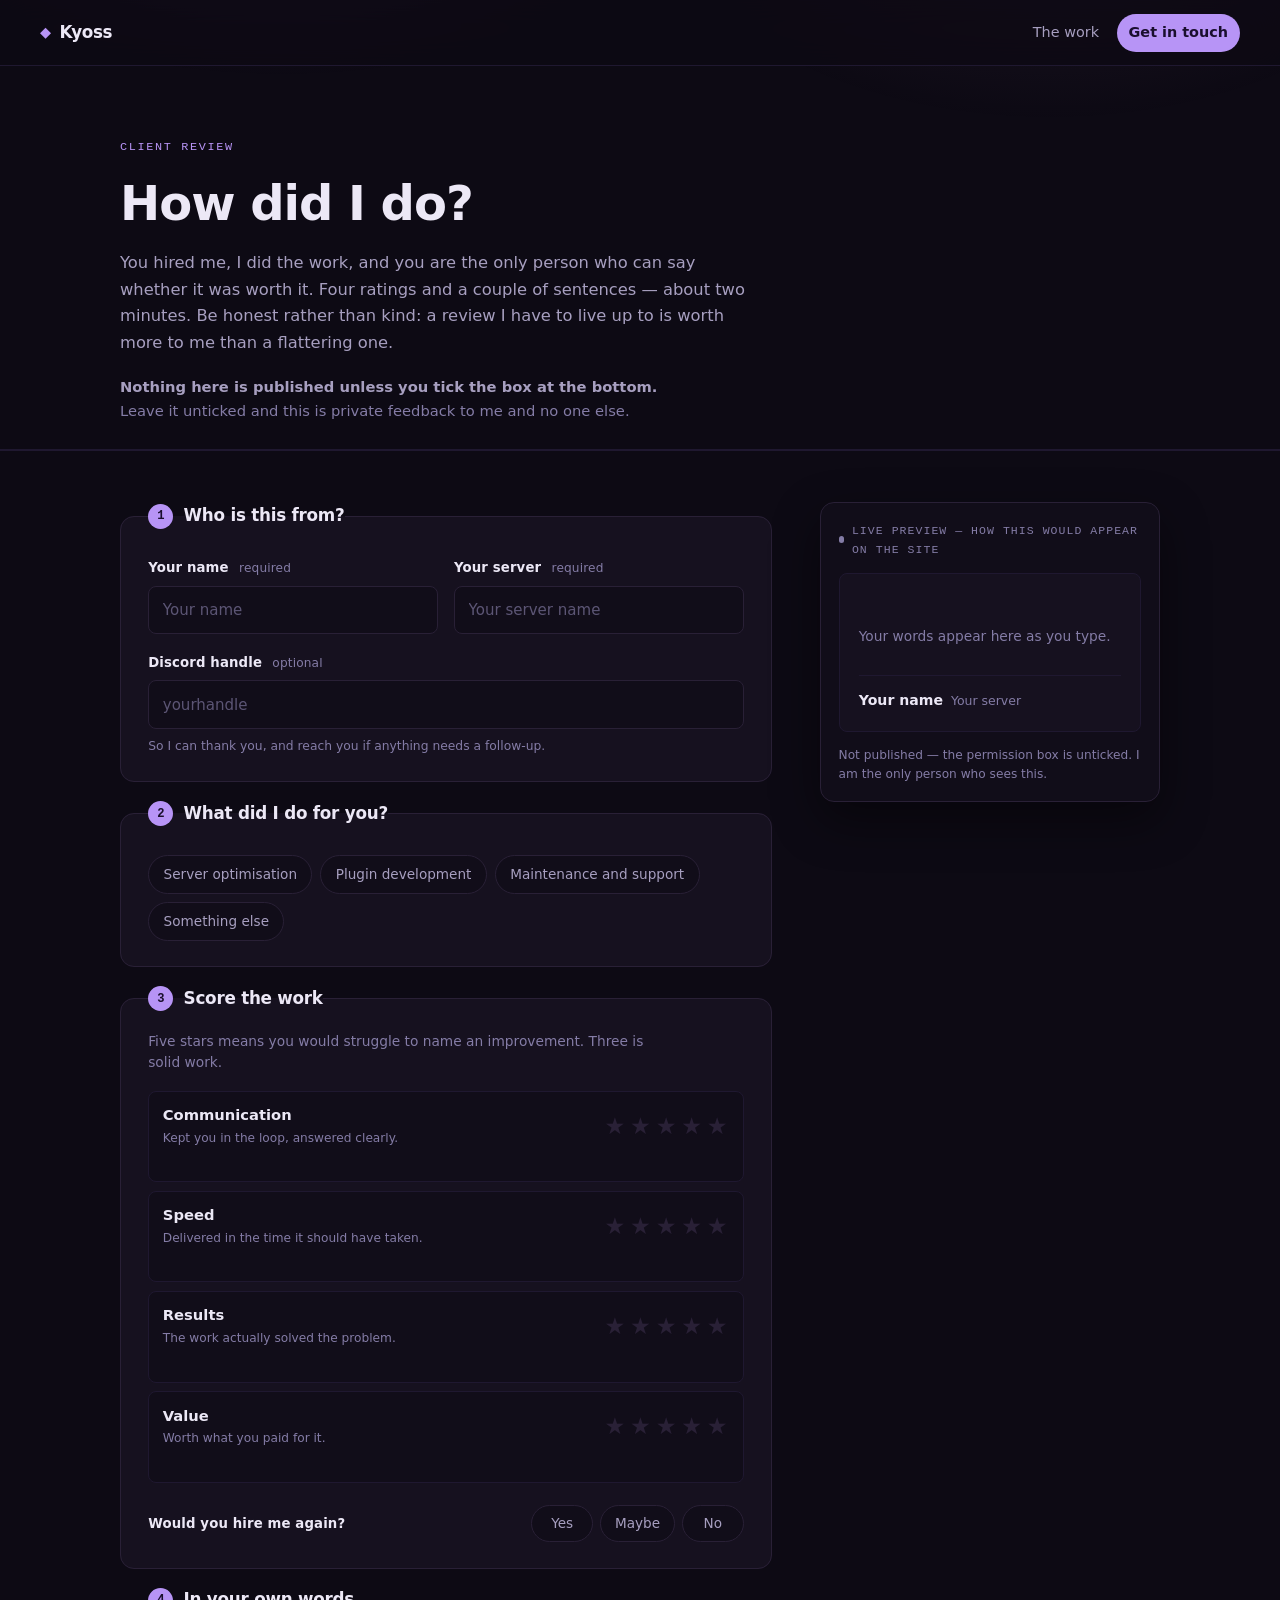
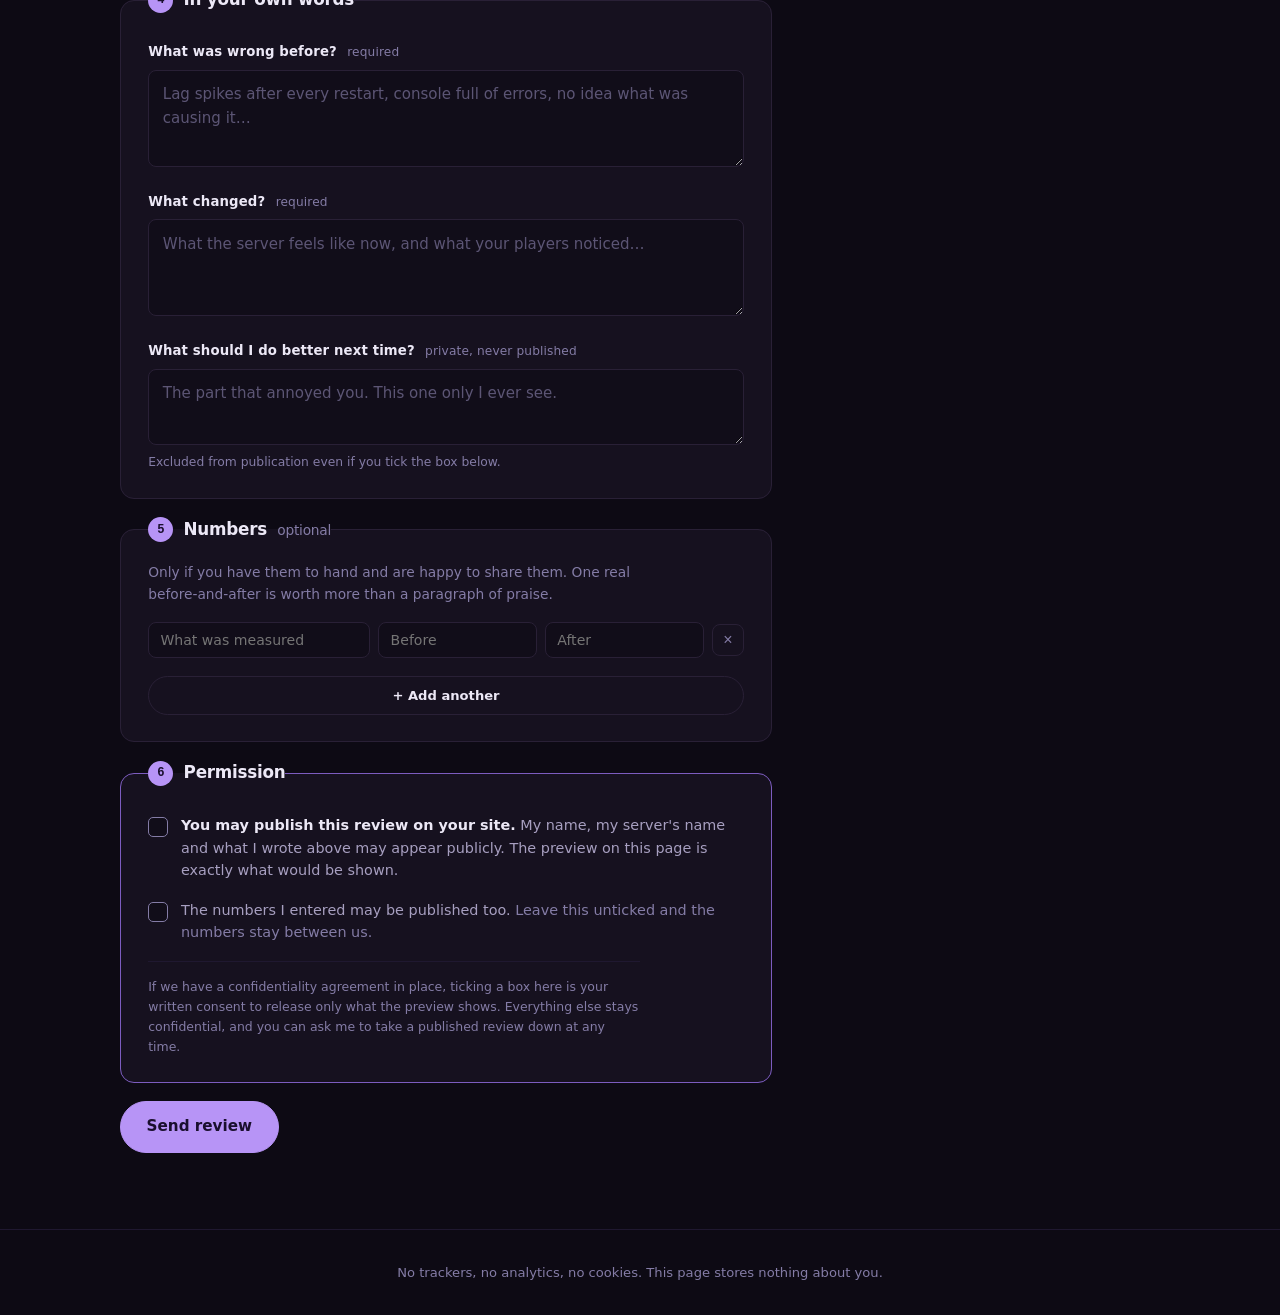
==== review.html @ 8033f70f "Client review page: one reusable link, Discord webhook, consent-gated A finished client needs somewh" ====
<!DOCTYPE html>
<html lang="en" data-theme="dark">
<head>
<meta charset="utf-8">
<meta name="viewport" content="width=device-width, initial-scale=1">
<title>Leave a review — Kyoss</title>
<meta name="description" content="Tell me how the work went. Two minutes, four ratings, nothing published without your say-so.">
<meta name="robots" content="noindex">
<link rel="icon" href="assets/img/favicon.svg" type="image/svg+xml">
<link rel="stylesheet" href="assets/css/style.css">
<link rel="stylesheet" href="assets/css/review.css">
</head>
<body>

<a class="skip" href="#form">Skip to the form</a>

<header class="nav">
  <a class="brand" href="index.html">
    <span class="brand-mark" aria-hidden="true">◆</span>
    <span class="brand-name" data-site="handle">Kyoss</span>
  </a>
  <nav>
    <a href="index.html">The work</a>
    <a href="index.html#contact" class="nav-cta">Get in touch</a>
  </nav>
</header>

<main id="top">

  <section class="rv-hero">
    <p class="eyebrow" id="rv-eyebrow">Client review</p>
    <h1 id="rv-title">How did I do?</h1>
    <p class="rv-lede">
      You hired me, I did the work, and you are the only person who can say whether it was
      worth it. Four ratings and a couple of sentences — about two minutes. Be honest rather
      than kind: a review I have to live up to is worth more to me than a flattering one.
    </p>
    <p class="rv-lede rv-lede-quiet">
      <strong>Nothing here is published unless you tick the box at the bottom.</strong>
      Leave it unticked and this is private feedback to me and no one else.
    </p>
  </section>

  <div class="rv-progress" aria-hidden="true"><span id="rv-bar"></span></div>

  <div class="rv-wrap" id="form">

    <form class="rv-form" id="rv-form" novalidate>

      <!-- 1. who -->
      <fieldset class="rv-block">
        <legend><span class="rv-step">1</span> Who is this from?</legend>

        <div class="rv-row">
          <label class="rv-field">
            <span class="rv-label">Your name <em>required</em></span>
            <input type="text" id="f-name" name="name" autocomplete="name" maxlength="80"
                   placeholder="Your name" required>
          </label>
          <label class="rv-field">
            <span class="rv-label">Your server <em>required</em></span>
            <input type="text" id="f-server" name="server" maxlength="80"
                   placeholder="Your server name" required>
          </label>
        </div>

        <label class="rv-field">
          <span class="rv-label">Discord handle <em>optional</em></span>
          <input type="text" id="f-discord" name="discord" maxlength="60" placeholder="yourhandle">
          <span class="rv-hint">So I can thank you, and reach you if anything needs a follow-up.</span>
        </label>
      </fieldset>

      <!-- 2. what -->
      <fieldset class="rv-block">
        <legend><span class="rv-step">2</span> What did I do for you?</legend>
        <div class="rv-chips" id="f-services" role="group" aria-label="Type of work">
          <label class="rv-chip"><input type="checkbox" name="service" value="Server optimisation"><span>Server optimisation</span></label>
          <label class="rv-chip"><input type="checkbox" name="service" value="Plugin development"><span>Plugin development</span></label>
          <label class="rv-chip"><input type="checkbox" name="service" value="Maintenance and support"><span>Maintenance and support</span></label>
          <label class="rv-chip"><input type="checkbox" name="service" value="Something else"><span>Something else</span></label>
        </div>
      </fieldset>

      <!-- 3. ratings -->
      <fieldset class="rv-block">
        <legend><span class="rv-step">3</span> Score the work</legend>
        <p class="rv-block-note">Five stars means you would struggle to name an improvement. Three is solid work.</p>
        <div id="f-ratings" class="rv-ratings"></div>

        <div class="rv-again">
          <span class="rv-label">Would you hire me again?</span>
          <div class="rv-seg" role="radiogroup" aria-label="Would you hire me again">
            <label><input type="radio" name="again" value="Yes"><span>Yes</span></label>
            <label><input type="radio" name="again" value="Maybe"><span>Maybe</span></label>
            <label><input type="radio" name="again" value="No"><span>No</span></label>
          </div>
        </div>
      </fieldset>

      <!-- 4. words -->
      <fieldset class="rv-block">
        <legend><span class="rv-step">4</span> In your own words</legend>

        <label class="rv-field">
          <span class="rv-label">What was wrong before? <em>required</em></span>
          <textarea id="f-before" name="before" rows="3" maxlength="600"
                    placeholder="Lag spikes after every restart, console full of errors, no idea what was causing it…" required></textarea>
          <span class="rv-count" data-count-for="f-before"></span>
        </label>

        <label class="rv-field">
          <span class="rv-label">What changed? <em>required</em></span>
          <textarea id="f-after" name="after" rows="3" maxlength="600"
                    placeholder="What the server feels like now, and what your players noticed…" required></textarea>
          <span class="rv-count" data-count-for="f-after"></span>
        </label>

        <label class="rv-field">
          <span class="rv-label">What should I do better next time? <em>private, never published</em></span>
          <textarea id="f-improve" name="improve" rows="2" maxlength="600"
                    placeholder="The part that annoyed you. This one only I ever see."></textarea>
          <span class="rv-hint">Excluded from publication even if you tick the box below.</span>
        </label>
      </fieldset>

      <!-- 5. numbers -->
      <fieldset class="rv-block">
        <legend><span class="rv-step">5</span> Numbers <em class="rv-opt">optional</em></legend>
        <p class="rv-block-note">
          Only if you have them to hand and are happy to share them. One real
          before-and-after is worth more than a paragraph of praise.
        </p>
        <div id="f-metrics" class="rv-metrics"></div>
        <button type="button" class="btn rv-add" id="rv-add-metric">+ Add another</button>
      </fieldset>

      <!-- 6. permission -->
      <fieldset class="rv-block rv-block-permission">
        <legend><span class="rv-step">6</span> Permission</legend>

        <label class="rv-check">
          <input type="checkbox" id="f-publish" name="publish">
          <span>
            <b>You may publish this review on your site.</b>
            My name, my server's name and what I wrote above may appear publicly. The preview
            on this page is exactly what would be shown.
          </span>
        </label>

        <label class="rv-check" id="f-publish-numbers-wrap" hidden>
          <input type="checkbox" id="f-publish-numbers" name="publishNumbers">
          <span>
            The numbers I entered may be published too.
            <em>Leave this unticked and the numbers stay between us.</em>
          </span>
        </label>

        <p class="rv-legal">
          If we have a confidentiality agreement in place, ticking a box here is your written
          consent to release only what the preview shows. Everything else stays confidential,
          and you can ask me to take a published review down at any time.
        </p>
      </fieldset>

      <div class="rv-submit">
        <button type="submit" class="btn btn-primary" id="rv-send">Send review</button>
        <p class="rv-status" id="rv-status" role="status"></p>
      </div>

    </form>

    <!-- live preview -->
    <aside class="rv-preview" aria-label="Preview of your review">
      <div class="rv-preview-inner">
        <p class="rv-preview-head">
          <span class="rv-dot" aria-hidden="true"></span>
          Live preview — how this would appear on the site
        </p>

        <article class="rv-card" id="rv-card">
          <div class="rv-card-stars" id="pv-stars" aria-hidden="true"></div>
          <blockquote class="rv-card-quote" id="pv-quote">Your words appear here as you type.</blockquote>
          <ul class="rv-card-metrics" id="pv-metrics"></ul>
          <footer class="rv-card-by">
            <b id="pv-name">Your name</b>
            <span id="pv-server">Your server</span>
          </footer>
        </article>

        <p class="rv-preview-foot" id="pv-foot">
          Not published — the permission box is unticked.
        </p>
      </div>
    </aside>

  </div>

  <section class="rv-done" id="rv-done" hidden>
    <div class="rv-done-mark" aria-hidden="true">◆</div>
    <h2 id="rv-done-title">Thank you.</h2>
    <p id="rv-done-body"></p>
    <a class="btn" href="index.html">Back to the portfolio</a>
  </section>

</main>

<footer class="foot">
  <p>No trackers, no analytics, no cookies. This page stores nothing about you.</p>
</footer>

<script src="assets/js/data.js"></script>
<script src="assets/js/review.js"></script>
</body>
</html>
---- assets/css/style.css ----
/* ============================================================
   Kyoss — plugin portfolio
   Design tokens first. Everything below reads from them.
   ============================================================ */

:root {
  --ink:        #ece8f6;
  --ink-soft:   #a79fc0;
  --ink-faint:  #847ca6;

  --bg:         #0d0a14;
  --bg-raise:   #16111f;
  --bg-alt:     #110d19;
  --line:       #292036;
  --line-soft:  #1f1830;

  --accent:     #b794f6;
  --accent-dim: #7c5cbf;
  --accent-ink: #1a0f2e;
  --gold:       #e0a3d5;

  --radius:     14px;
  --radius-sm:  8px;
  --maxw:       1120px;

  --font: "Inter", ui-sans-serif, system-ui, -apple-system, "Segoe UI", Roboto, sans-serif;
  --mono: ui-monospace, "SF Mono", "Cascadia Mono", Menlo, Consolas, monospace;

  --shadow: 0 18px 48px rgba(0, 0, 0, .45);
}

* { box-sizing: border-box; }

html { scroll-behavior: smooth; }
@media (prefers-reduced-motion: reduce) {
  html { scroll-behavior: auto; }
  * { animation: none !important; transition: none !important; }
}

body {
  margin: 0;
  background: var(--bg);
  color: var(--ink);
  font-family: var(--font);
  font-size: 16px;
  line-height: 1.65;
  -webkit-font-smoothing: antialiased;
}

/* a soft aurora behind the top of the page */
body::before {
  content: "";
  position: fixed;
  inset: -20vh 0 auto 0;
  height: 70vh;
  background:
    radial-gradient(52vw 42vh at 22% 0%, rgba(183, 148, 246, .16), transparent 68%),
    radial-gradient(46vw 40vh at 82% 8%, rgba(224, 163, 213, .09), transparent 70%);
  pointer-events: none;
  z-index: 0;
}

h1, h2, h3 { line-height: 1.18; letter-spacing: -.021em; margin: 0; }
p { margin: 0; }
a { color: inherit; }

.skip {
  position: absolute; left: -9999px;
  background: var(--accent); color: var(--accent-ink);
  padding: .6rem 1rem; border-radius: 0 0 var(--radius-sm) 0; z-index: 99;
}
.skip:focus { left: 0; top: 0; }

:focus-visible {
  outline: 2px solid var(--accent);
  outline-offset: 3px;
  border-radius: 4px;
}

/* ---------- nav ---------- */

.nav {
  position: sticky; top: 0; z-index: 40;
  display: flex; align-items: center; justify-content: space-between;
  gap: 1rem;
  padding: .85rem clamp(1rem, 4vw, 2.5rem);
  background: rgba(13, 10, 20, .78);
  backdrop-filter: blur(14px);
  border-bottom: 1px solid var(--line-soft);
}
.brand {
  display: inline-flex; align-items: center; gap: .55rem;
  text-decoration: none; font-weight: 700; letter-spacing: -.02em; font-size: 1.05rem;
}
.brand-mark { color: var(--accent); font-size: .9rem; }
.nav nav { display: flex; align-items: center; gap: .35rem; }
.nav nav a {
  text-decoration: none; color: var(--ink-soft);
  font-size: .9rem; font-weight: 500;
  padding: .45rem .75rem; border-radius: 999px;
  transition: color .16s, background .16s;
}
.nav nav a:hover { color: var(--ink); background: var(--bg-raise); }
.nav-cta {
  color: var(--accent-ink) !important;
  background: var(--accent);
  font-weight: 650 !important;
}
.nav-cta:hover { background: #cbb0fb !important; color: var(--accent-ink) !important; }

/* ---------- layout ---------- */

main { position: relative; z-index: 1; }

.hero, .section {
  max-width: var(--maxw);
  margin: 0 auto;
  padding: clamp(3.5rem, 8vw, 6rem) clamp(1rem, 4vw, 2.5rem);
}

.section-alt {
  max-width: none;
  background: var(--bg-alt);
  border-block: 1px solid var(--line-soft);
}
.section-alt > * { max-width: var(--maxw); margin-inline: auto; }

/* ---------- hero ---------- */

.eyebrow {
  font-family: var(--mono);
  font-size: .74rem;
  letter-spacing: .14em;
  text-transform: uppercase;
  color: var(--accent);
  margin-bottom: 1.1rem;
}
.hero h1 {
  font-size: clamp(2rem, 5vw, 3.2rem);
  font-weight: 700;
  max-width: 22ch;
}
.services-label {
  margin-top: 1.6rem;
  color: var(--ink-soft);
  font-size: 1rem;
}

.services {
  list-style: none;
  margin: .9rem 0 0; padding: 0;
  display: grid; gap: .5rem .5rem;
  grid-template-columns: repeat(auto-fit, minmax(260px, max-content));
  max-width: 640px;
}
.services li {
  position: relative;
  padding-left: 1.5rem;
  font-size: clamp(1rem, 1.5vw, 1.08rem);
  font-weight: 550;
  color: var(--ink);
}
.services li::before {
  content: "◆";
  position: absolute; left: 0; top: 0;
  font-size: .68em; line-height: 1.9;
  color: var(--accent);
}
.hero-actions { display: flex; flex-wrap: wrap; gap: .7rem; margin-top: 2.1rem; }

.btn {
  display: inline-flex; align-items: center; justify-content: center;
  padding: .78rem 1.5rem;
  border: 1px solid var(--line);
  border-radius: 999px;
  background: var(--bg-raise);
  color: var(--ink);
  font: inherit; font-size: .94rem; font-weight: 600;
  text-decoration: none; cursor: pointer;
  transition: border-color .16s, background .16s, transform .16s;
}
.btn:hover { border-color: var(--accent-dim); transform: translateY(-1px); }
.btn-primary {
  background: var(--accent); border-color: var(--accent);
  color: var(--accent-ink);
}
.btn-primary:hover { background: #cbb0fb; border-color: #cbb0fb; }

.stats {
  list-style: none; margin: 3.2rem 0 0; padding: 0;
  display: grid; gap: 1px;
  grid-template-columns: repeat(auto-fit, minmax(150px, 1fr));
  background: var(--line-soft);
  border: 1px solid var(--line-soft);
  border-radius: var(--radius);
  overflow: hidden;
}
.stats li { background: var(--bg-raise); padding: 1.25rem 1.3rem; }
.stats b {
  display: block;
  font-size: 1.75rem; font-weight: 700; letter-spacing: -.03em;
  color: var(--accent);
  font-variant-numeric: tabular-nums;
}
.stats span { font-size: .8rem; color: var(--ink-faint); }

/* ---------- section heads ---------- */

.section-head { margin-bottom: 2.2rem; }
.section-head h2 { font-size: clamp(1.6rem, 3.4vw, 2.2rem); font-weight: 700; }
.section-head p { color: var(--ink-soft); margin-top: .6rem; max-width: 60ch; }

/* ---------- filters ---------- */

.filters { display: flex; flex-wrap: wrap; gap: .5rem; margin-bottom: 1.9rem; }
.filter {
  padding: .48rem 1rem;
  border: 1px solid var(--line);
  border-radius: 999px;
  background: transparent;
  color: var(--ink-soft);
  font: inherit; font-size: .86rem; font-weight: 550;
  cursor: pointer;
  transition: color .16s, border-color .16s, background .16s;
}
.filter:hover { color: var(--ink); border-color: var(--ink-faint); }
.filter[aria-selected="true"] {
  background: var(--accent); border-color: var(--accent);
  color: var(--accent-ink); font-weight: 650;
}

/* ---------- plugin grid ---------- */

.grid {
  display: grid; gap: 1rem;
  grid-template-columns: repeat(auto-fill, minmax(310px, 1fr));
}

.card {
  display: flex; flex-direction: column;
  gap: .85rem;
  padding: 1.5rem;
  text-align: left;
  background: var(--bg-raise);
  border: 1px solid var(--line);
  border-radius: var(--radius);
  color: inherit; font: inherit;
  cursor: pointer;
  transition: border-color .18s, transform .18s, box-shadow .18s;
}
.card:hover {
  border-color: var(--accent-dim);
  transform: translateY(-3px);
  box-shadow: var(--shadow);
}

.card-top { display: flex; align-items: flex-start; gap: .85rem; }
.card-top > span:last-child { display: block; }
.card-icon {
  flex: none;
  width: 44px; height: 44px;
  display: grid; place-items: center;
  font-size: 1.25rem;
  background: var(--bg-alt);
  border: 1px solid var(--line);
  border-radius: 11px;
}
.card-name { display: block; font-size: 1.06rem; font-weight: 650; letter-spacing: -.015em; }
.card-sub { display: block; font-size: .8rem; color: var(--ink-faint); }
.card-pitch { display: block; color: var(--ink-soft); font-size: .93rem; flex: 1; }

.card-foot {
  display: flex; align-items: center; justify-content: space-between;
  gap: .75rem;
  padding-top: .85rem;
  border-top: 1px solid var(--line-soft);
}
.card-scale { font-family: var(--mono); font-size: .74rem; color: var(--ink-faint); }
.card-more { font-size: .8rem; font-weight: 600; color: var(--accent); white-space: nowrap; }

.empty { color: var(--ink-faint); padding: 2rem 0; }

/* ---------- servers ---------- */

.servers { display: grid; gap: 1rem; }

.server {
  display: grid;
  grid-template-columns: 260px 1fr;
  gap: 2rem;
  align-items: center;
  padding: 1.8rem;
  background: var(--bg-raise);
  border: 1px solid var(--line);
  border-radius: var(--radius);
}

/* No plate — the logos sit straight on the card. A fixed box with object-fit
   keeps a square mark and a wide wordmark looking the same weight, rather than
   the square one towering over the other. */
.server-logo { display: grid; place-items: center; }
.server-logo img {
  width: 100%;
  height: 170px;
  object-fit: contain;
  display: block;
}
.server-logo-fallback {
  font-weight: 700; font-size: 1.15rem; letter-spacing: -.02em;
  color: var(--ink); text-align: center;
}

.server-name { font-size: 1.2rem; font-weight: 700; }
.server-role {
  margin-top: .2rem;
  font-family: var(--mono); font-size: .76rem;
  letter-spacing: .08em; text-transform: uppercase;
  color: var(--accent);
}
.server-blurb { margin-top: .9rem; color: var(--ink-soft); font-size: .93rem; }

.server-tags {
  list-style: none; margin: 1rem 0 0; padding: 0;
  display: flex; flex-wrap: wrap; gap: .4rem;
}
.server-tags li {
  font-family: var(--mono); font-size: .74rem;
  color: var(--ink-soft);
  background: var(--bg-alt);
  border: 1px solid var(--line);
  padding: .22rem .6rem; border-radius: 999px;
}

.server-review {
  margin-top: 1.2rem; padding-top: 1rem;
  border-top: 1px solid var(--line-soft);
  color: var(--ink);
  font-size: .95rem; font-style: italic;
}
.server-review.is-pending {
  color: var(--ink-faint);
  font-style: normal;
  font-family: var(--mono); font-size: .78rem;
  letter-spacing: .06em; text-transform: uppercase;
}

@media (max-width: 620px) {
  .server { grid-template-columns: 1fr; gap: 1.3rem; align-items: start; }
  .server-logo img { height: 130px; }
}

/* ---------- how ---------- */

.how-grid {
  display: grid; gap: 1rem;
  grid-template-columns: repeat(auto-fit, minmax(290px, 1fr));
}
.how-grid article {
  padding: 1.6rem;
  background: var(--bg-raise);
  border: 1px solid var(--line);
  border-radius: var(--radius);
}
.how-grid h3 { font-size: 1.02rem; font-weight: 650; margin-bottom: .6rem; }
.how-grid p { color: var(--ink-soft); font-size: .92rem; }

/* ---------- contact ---------- */

.contact-card {
  padding: clamp(2rem, 5vw, 3.2rem);
  background: var(--bg-raise);
  border: 1px solid var(--line);
  border-radius: var(--radius);
  text-align: center;
}
.contact-card h2 { font-size: clamp(1.5rem, 3.4vw, 2.1rem); font-weight: 700; }
.contact-card > p {
  color: var(--ink-soft);
  max-width: 56ch;
  margin: .9rem auto 0;
}
.contact-list {
  list-style: none; margin: 2rem 0 0; padding: 0;
  display: flex; flex-wrap: wrap; gap: .7rem; justify-content: center;
}
.contact-list a, .contact-list span {
  display: inline-flex; align-items: center; gap: .5rem;
  padding: .68rem 1.25rem;
  border: 1px solid var(--line);
  border-radius: 999px;
  background: var(--bg-alt);
  text-decoration: none;
  font-size: .9rem; font-weight: 550;
  transition: border-color .16s;
}
.contact-list a:hover { border-color: var(--accent-dim); }
.contact-icon {
  height: 17px; width: auto;
  display: block; flex: none;
}
.contact-list em {
  font-style: normal; font-family: var(--mono);
  font-size: .78rem; color: var(--ink-faint);
}

/* ---------- footer ---------- */

.foot {
  border-top: 1px solid var(--line-soft);
  padding: 2rem clamp(1rem, 4vw, 2.5rem);
  text-align: center;
}
.foot p { color: var(--ink-faint); font-size: .82rem; }

/* ---------- modal ---------- */

.modal { position: fixed; inset: 0; z-index: 60; display: grid; place-items: center; padding: 1rem; }
.modal[hidden] { display: none !important; }
.modal-scrim { position: absolute; inset: 0; background: rgba(6, 4, 12, .8); backdrop-filter: blur(3px); }

.modal-panel {
  position: relative;
  width: min(680px, 100%);
  max-height: 86vh;
  overflow-y: auto;
  padding: clamp(1.6rem, 4vw, 2.4rem);
  background: var(--bg-raise);
  border: 1px solid var(--line);
  border-radius: var(--radius);
  box-shadow: var(--shadow);
  animation: rise .2s ease-out;
}
@keyframes rise { from { opacity: 0; transform: translateY(12px); } }

.modal-close {
  position: absolute; top: .8rem; right: .9rem;
  width: 34px; height: 34px;
  display: grid; place-items: center;
  background: transparent;
  border: 1px solid var(--line);
  border-radius: 50%;
  color: var(--ink-soft);
  font-size: 1.3rem; line-height: 1; cursor: pointer;
}
.modal-close:hover { color: var(--ink); border-color: var(--ink-faint); }

.m-head { display: flex; align-items: flex-start; gap: 1rem; padding-right: 2.5rem; }
.m-head .card-icon { width: 52px; height: 52px; font-size: 1.5rem; }
.m-title { font-size: 1.4rem; font-weight: 700; letter-spacing: -.02em; }
.m-sub { color: var(--ink-faint); font-size: .86rem; }
.m-scale {
  display: inline-block; margin-top: .5rem;
  font-family: var(--mono); font-size: .74rem;
  color: var(--accent);
  background: rgba(183, 148, 246, .11);
  border: 1px solid rgba(183, 148, 246, .26);
  padding: .15rem .55rem; border-radius: 999px;
}
.m-pitch { margin-top: 1.4rem; font-size: 1.02rem; color: var(--ink); }

.m-list { list-style: none; margin: 1.5rem 0 0; padding: 0; display: grid; gap: .8rem; }
.m-list li {
  position: relative; padding-left: 1.5rem;
  color: var(--ink-soft); font-size: .93rem;
}
.m-list li::before {
  content: "▸"; position: absolute; left: 0; top: -.05em;
  color: var(--accent-dim);
}

.m-note {
  margin-top: 1.5rem; padding: .95rem 1.15rem;
  background: rgba(224, 163, 213, .08);
  border-left: 3px solid var(--gold);
  border-radius: 0 var(--radius-sm) var(--radius-sm) 0;
  color: var(--ink-soft); font-size: .89rem;
}

.m-cmds { margin-top: 1.6rem; padding-top: 1.2rem; border-top: 1px solid var(--line-soft); }
.m-cmds h4 {
  margin: 0 0 .7rem;
  font-size: .72rem; letter-spacing: .12em; text-transform: uppercase;
  color: var(--ink-faint); font-weight: 600;
}
.m-cmds ul { list-style: none; margin: 0; padding: 0; display: flex; flex-wrap: wrap; gap: .4rem; }
.m-cmds code {
  font-family: var(--mono); font-size: .8rem;
  background: var(--bg-alt); border: 1px solid var(--line);
  padding: .3rem .6rem; border-radius: var(--radius-sm);
  color: var(--ink-soft);
}

@media (max-width: 640px) {
  .nav nav a:not(.nav-cta) { display: none; }
  .stats b { font-size: 1.45rem; }
}
---- assets/css/review.css ----
/* ============================================================
   Kyoss — client review page.
   Reads every colour, radius and font from the tokens in
   style.css. Nothing is redefined here.
   ============================================================ */

/* ---------- hero ---------- */

.rv-hero {
  max-width: var(--maxw);
  margin: 0 auto;
  padding: clamp(2.6rem, 6vw, 4.5rem) clamp(1rem, 4vw, 2.5rem) 1.6rem;
}
.rv-hero h1 {
  font-size: clamp(2rem, 5.5vw, 3rem);
  font-weight: 700;
  margin-top: .7rem;
}
.rv-lede {
  color: var(--ink-soft);
  margin-top: 1.1rem;
  max-width: 62ch;
  font-size: 1.02rem;
}
.rv-lede-quiet { font-size: .92rem; color: var(--ink-faint); }
.rv-lede-quiet strong { color: var(--ink-soft); font-weight: 600; }

/* ---------- progress ---------- */

.rv-progress {
  position: sticky; top: 57px; z-index: 30;
  height: 2px;
  background: var(--line-soft);
}
.rv-progress span {
  display: block; height: 100%; width: 0%;
  background: linear-gradient(90deg, var(--accent-dim), var(--accent));
  transition: width .35s cubic-bezier(.2, .8, .3, 1);
}

/* ---------- layout ---------- */

.rv-wrap {
  max-width: var(--maxw);
  margin: 0 auto;
  padding: clamp(2rem, 5vw, 3.2rem) clamp(1rem, 4vw, 2.5rem) 4rem;
  display: grid;
  grid-template-columns: minmax(0, 1fr) 340px;
  gap: clamp(1.5rem, 4vw, 3rem);
  align-items: start;
}
@media (max-width: 900px) {
  .rv-wrap { grid-template-columns: 1fr; }
}

.rv-form { display: grid; gap: 1.1rem; min-width: 0; }

/* ---------- blocks ---------- */

.rv-block {
  border: 1px solid var(--line);
  border-radius: var(--radius);
  background: var(--bg-raise);
  padding: 1.5rem clamp(1rem, 3vw, 1.7rem) 1.6rem;
  margin: 0;
  display: grid;
  gap: 1.1rem;
}
.rv-block legend {
  display: flex; align-items: center; gap: .65rem;
  font-size: 1.05rem; font-weight: 650; letter-spacing: -.015em;
  padding: 0;
  margin-bottom: .2rem;
}
.rv-step {
  display: grid; place-items: center;
  width: 25px; height: 25px; border-radius: 999px;
  background: var(--accent); color: var(--accent-ink);
  font-size: .76rem; font-weight: 700;
  font-family: var(--mono);
}
.rv-block legend .rv-opt,
.rv-block-note {
  font-style: normal;
  font-weight: 400;
  color: var(--ink-faint);
  font-size: .86rem;
}
.rv-block-note { margin: -.55rem 0 0; max-width: 58ch; line-height: 1.55; }

/* ---------- fields ---------- */

.rv-row { display: grid; grid-template-columns: 1fr 1fr; gap: 1rem; }
@media (max-width: 560px) { .rv-row { grid-template-columns: 1fr; } }

.rv-field { display: grid; gap: .42rem; min-width: 0; }
.rv-label {
  font-size: .83rem; font-weight: 600; color: var(--ink);
  letter-spacing: .01em;
}
.rv-label em {
  font-style: normal; font-weight: 400;
  color: var(--ink-faint); font-size: .76rem;
  margin-left: .35rem;
}
.rv-hint { font-size: .77rem; color: var(--ink-faint); }

.rv-field input[type="text"],
.rv-field textarea {
  width: 100%;
  background: var(--bg-alt);
  border: 1px solid var(--line);
  border-radius: var(--radius-sm);
  color: var(--ink);
  font-family: var(--font);
  font-size: .94rem;
  line-height: 1.6;
  padding: .7rem .85rem;
  transition: border-color .16s, background .16s;
  resize: vertical;
}
.rv-field textarea { min-height: 76px; }
.rv-field input::placeholder,
.rv-field textarea::placeholder { color: var(--ink-faint); opacity: .65; }
.rv-field input:hover, .rv-field textarea:hover { border-color: var(--ink-faint); }
.rv-field input:focus, .rv-field textarea:focus {
  outline: none;
  border-color: var(--accent-dim);
  background: var(--bg);
  box-shadow: 0 0 0 3px rgba(183, 148, 246, .13);
}
.rv-field.is-bad input,
.rv-field.is-bad textarea { border-color: #d9757f; }

.rv-count {
  font-size: .72rem; color: var(--ink-faint);
  font-family: var(--mono); justify-self: end;
}
.rv-count.is-near { color: var(--gold); }

/* ---------- chips ---------- */

.rv-chips { display: flex; flex-wrap: wrap; gap: .5rem; }
.rv-chip input { position: absolute; opacity: 0; width: 0; height: 0; }
.rv-chip span {
  display: inline-block;
  border: 1px solid var(--line);
  background: var(--bg-alt);
  color: var(--ink-soft);
  border-radius: 999px;
  padding: .45rem .9rem;
  font-size: .85rem;
  cursor: pointer;
  transition: color .16s, border-color .16s, background .16s;
}
.rv-chip span:hover { color: var(--ink); border-color: var(--ink-faint); }
.rv-chip input:checked + span {
  background: var(--accent);
  border-color: var(--accent);
  color: var(--accent-ink);
  font-weight: 600;
}
.rv-chip input:focus-visible + span {
  outline: 2px solid var(--accent);
  outline-offset: 3px;
}

/* ---------- star ratings ---------- */

.rv-ratings { display: grid; gap: .55rem; }

.rv-rating {
  display: grid;
  grid-template-columns: 1fr auto;
  align-items: center;
  gap: .6rem 1rem;
  padding: .7rem .85rem;
  border: 1px solid var(--line-soft);
  border-radius: var(--radius-sm);
  background: var(--bg-alt);
  transition: border-color .16s;
}
.rv-rating.is-set { border-color: var(--line); }
.rv-rating-text { min-width: 0; }
.rv-rating-name { display: block; font-size: .92rem; font-weight: 600; }
.rv-rating-sub { display: block; font-size: .76rem; color: var(--ink-faint); }

.rv-stars { display: flex; gap: .1rem; }
.rv-stars input { position: absolute; opacity: 0; width: 0; height: 0; }
.rv-stars label {
  cursor: pointer;
  line-height: 1;
  padding: .15rem .1rem;
  border-radius: 4px;
  color: var(--line);
  font-size: 1.45rem;
  transition: color .12s, transform .12s;
}
.rv-stars label:hover { transform: scale(1.14); }
.rv-stars label.is-lit { color: var(--gold); }
.rv-stars input:focus-visible + label {
  outline: 2px solid var(--accent);
  outline-offset: 2px;
}
.rv-rating-value {
  grid-column: 2;
  font-size: .74rem;
  color: var(--ink-faint);
  font-family: var(--mono);
  text-align: right;
  min-height: 1.1em;
}

/* ---------- segmented yes/maybe/no ---------- */

.rv-again {
  display: flex; flex-wrap: wrap; align-items: center;
  justify-content: space-between; gap: .8rem;
  padding-top: .3rem;
}
.rv-seg { display: flex; gap: .4rem; }
.rv-seg input { position: absolute; opacity: 0; width: 0; height: 0; }
.rv-seg span {
  display: inline-block;
  min-width: 62px; text-align: center;
  border: 1px solid var(--line);
  background: var(--bg-alt);
  color: var(--ink-soft);
  border-radius: 999px;
  padding: .4rem .9rem;
  font-size: .85rem;
  cursor: pointer;
  transition: color .16s, border-color .16s, background .16s;
}
.rv-seg span:hover { color: var(--ink); border-color: var(--ink-faint); }
.rv-seg input:checked + span {
  background: var(--accent); border-color: var(--accent);
  color: var(--accent-ink); font-weight: 650;
}
.rv-seg input:focus-visible + span { outline: 2px solid var(--accent); outline-offset: 3px; }

/* ---------- metrics ---------- */

.rv-metrics { display: grid; gap: .6rem; }
.rv-metric {
  display: grid;
  grid-template-columns: 1.4fr 1fr 1fr auto;
  gap: .5rem;
  align-items: center;
}
@media (max-width: 620px) {
  .rv-metric { grid-template-columns: 1fr 1fr auto; }
  .rv-metric input:first-child { grid-column: 1 / -1; }
}
.rv-metric input {
  width: 100%;
  background: var(--bg-alt);
  border: 1px solid var(--line);
  border-radius: var(--radius-sm);
  color: var(--ink);
  font-family: var(--font);
  font-size: .88rem;
  padding: .55rem .7rem;
}
.rv-metric input:focus {
  outline: none; border-color: var(--accent-dim); background: var(--bg);
  box-shadow: 0 0 0 3px rgba(183, 148, 246, .13);
}
.rv-metric-drop {
  background: none; border: 1px solid var(--line);
  color: var(--ink-faint);
  border-radius: var(--radius-sm);
  width: 32px; height: 32px;
  cursor: pointer; font-size: 1rem; line-height: 1;
  transition: color .16s, border-color .16s;
}
.rv-metric-drop:hover { color: var(--ink); border-color: var(--ink-faint); }
.rv-add { align-self: start; font-size: .82rem; padding: .5rem .9rem; }

/* ---------- permission ---------- */

.rv-block-permission { border-color: var(--accent-dim); }

.rv-check {
  display: grid; grid-template-columns: auto 1fr; gap: .8rem;
  align-items: start;
  cursor: pointer;
  font-size: .9rem; color: var(--ink-soft);
  line-height: 1.55;
}
.rv-check input {
  appearance: none;
  width: 20px; height: 20px; margin: .18rem 0 0;
  border: 1px solid var(--ink-faint);
  border-radius: 5px;
  background: var(--bg-alt);
  cursor: pointer;
  display: grid; place-items: center;
  transition: background .16s, border-color .16s;
}
.rv-check input:checked { background: var(--accent); border-color: var(--accent); }
.rv-check input:checked::after {
  content: "✓";
  color: var(--accent-ink);
  font-size: .8rem; font-weight: 800;
}
.rv-check input:focus-visible { outline: 2px solid var(--accent); outline-offset: 3px; }
.rv-check b { color: var(--ink); font-weight: 650; }
.rv-check em { font-style: normal; color: var(--ink-faint); }

.rv-legal {
  font-size: .78rem; color: var(--ink-faint);
  line-height: 1.6; max-width: 62ch;
  border-top: 1px solid var(--line-soft);
  padding-top: .9rem;
}

/* ---------- submit ---------- */

.rv-submit { display: grid; gap: .7rem; justify-items: start; }
.rv-submit .btn { padding: .8rem 1.6rem; font-size: .95rem; }
.rv-submit .btn[disabled] { opacity: .55; cursor: progress; transform: none; }
.rv-status { font-size: .84rem; color: var(--ink-faint); }
.rv-status.is-bad { color: #e08b93; }

/* ---------- live preview ---------- */

.rv-preview { position: sticky; top: 84px; min-width: 0; }
@media (max-width: 900px) { .rv-preview { position: static; } }

.rv-preview-inner {
  border: 1px solid var(--line);
  border-radius: var(--radius);
  background: var(--bg-alt);
  padding: 1.1rem;
  box-shadow: var(--shadow);
}
.rv-preview-head {
  display: flex; align-items: center; gap: .5rem;
  font-size: .72rem; letter-spacing: .09em; text-transform: uppercase;
  color: var(--ink-faint); font-family: var(--mono);
  margin-bottom: .9rem;
}
.rv-dot {
  width: 7px; height: 7px; border-radius: 999px;
  background: var(--ink-faint);
  transition: background .25s, box-shadow .25s;
}
.rv-preview.is-live .rv-dot {
  background: var(--accent);
  box-shadow: 0 0 0 4px rgba(183, 148, 246, .16);
}

.rv-card {
  border: 1px solid var(--line-soft);
  border-radius: var(--radius-sm);
  background: var(--bg-raise);
  padding: 1.2rem;
  display: grid; gap: .85rem;
}
.rv-card-stars { color: var(--gold); font-size: .95rem; letter-spacing: .12em; min-height: 1.2em; }
.rv-card-quote {
  margin: 0; font-style: italic; font-size: .94rem;
  color: var(--ink); line-height: 1.65;
}
.rv-card-quote.is-empty { color: var(--ink-faint); font-style: normal; font-size: .86rem; }

.rv-card-metrics { list-style: none; margin: 0; padding: 0; display: grid; gap: .35rem; }
.rv-card-metrics li {
  display: flex; flex-wrap: wrap; align-items: baseline; gap: .45rem;
  font-family: var(--mono); font-size: .74rem;
  color: var(--ink-faint);
  border-top: 1px solid var(--line-soft);
  padding-top: .35rem;
}
.rv-card-metrics b { color: var(--ink-soft); font-weight: 500; }
.rv-card-metrics .rv-arrow { color: var(--accent); }
.rv-card-metrics .rv-to { color: var(--ink); }

.rv-card-by {
  display: flex; flex-wrap: wrap; align-items: baseline; gap: .5rem;
  border-top: 1px solid var(--line-soft);
  padding-top: .8rem;
}
.rv-card-by b { font-size: .88rem; font-weight: 650; }
.rv-card-by span { font-size: .78rem; color: var(--ink-faint); }

.rv-preview-foot {
  margin-top: .85rem;
  font-size: .76rem; line-height: 1.55;
  color: var(--ink-faint);
}
.rv-preview.is-live .rv-preview-foot { color: var(--ink-soft); }

/* ---------- fallback copy box ---------- */

.rv-fallback {
  background: var(--bg-alt);
  border: 1px solid var(--line);
  border-radius: var(--radius-sm);
  color: var(--ink-soft);
  font-family: var(--mono);
  font-size: .8rem;
  line-height: 1.6;
  padding: .8rem;
  resize: vertical;
}

/* ---------- thank you ---------- */

/* these three carry a display value, so [hidden] needs the override */
.rv-wrap[hidden],
.rv-hero[hidden],
.rv-progress[hidden] { display: none !important; }


.rv-done {
  max-width: 620px;
  margin: 0 auto;
  padding: clamp(3rem, 9vw, 6rem) clamp(1rem, 4vw, 2.5rem);
  text-align: center;
  display: grid; gap: 1rem; justify-items: center;
}
.rv-done[hidden] { display: none !important; }
.rv-done-mark {
  color: var(--accent); font-size: 2rem;
  animation: rv-pop .5s cubic-bezier(.2, 1.4, .4, 1);
}
@keyframes rv-pop { from { transform: scale(.3); opacity: 0; } }
.rv-done h2 { font-size: clamp(1.7rem, 4vw, 2.3rem); font-weight: 700; }
.rv-done p { color: var(--ink-soft); max-width: 50ch; }
.rv-done .btn { margin-top: .6rem; }
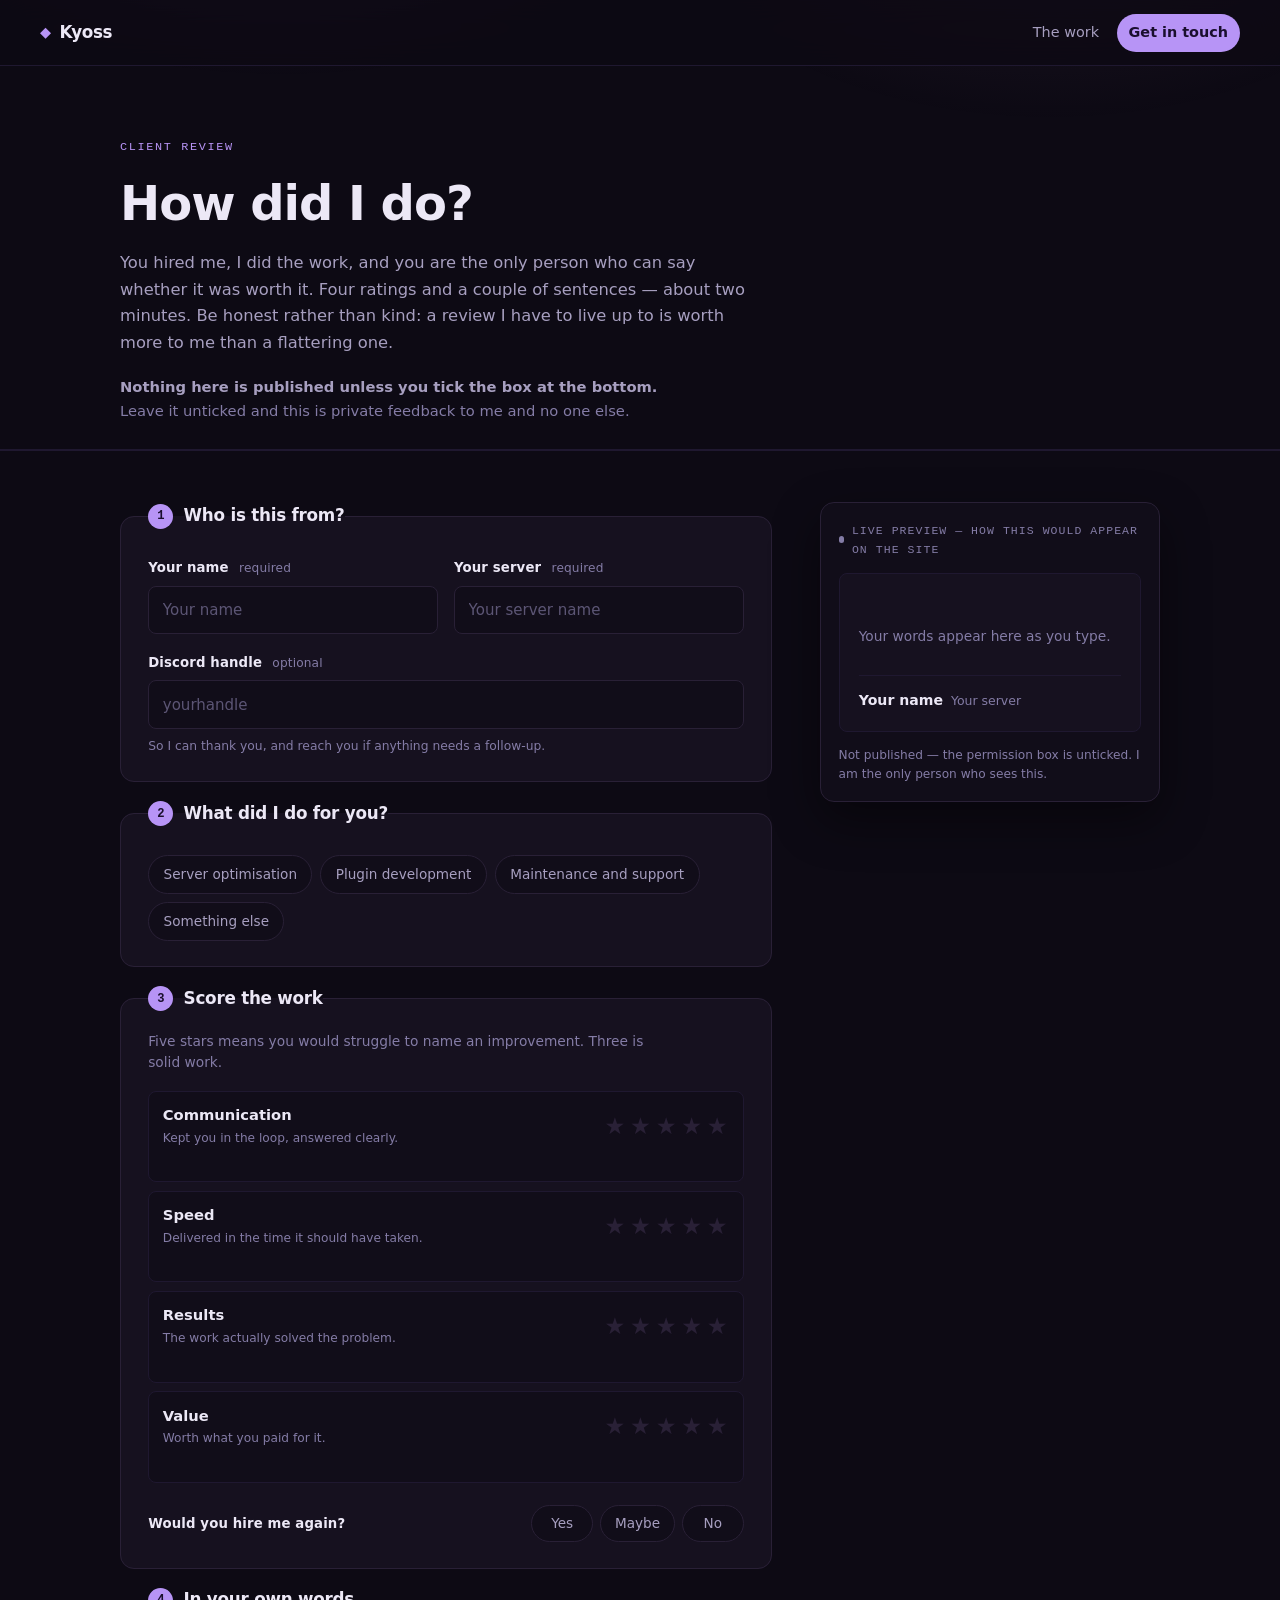
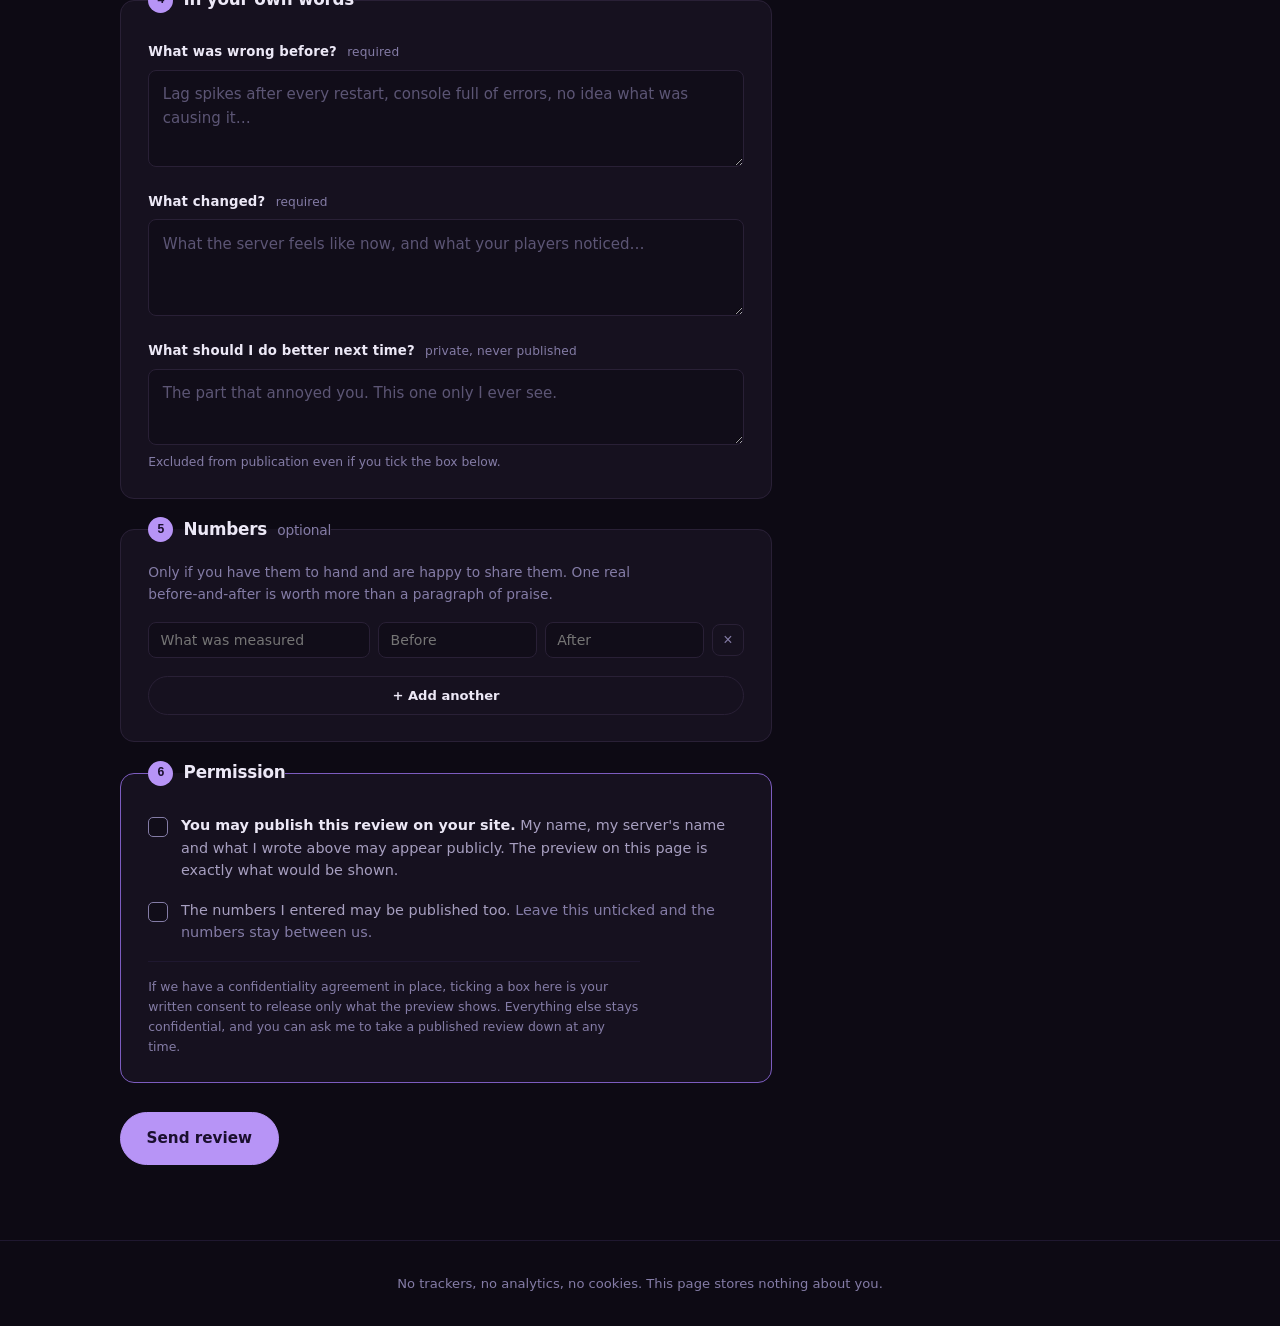
==== commit 7e9ee062: "Portfolio: all 31 plugins, a TokyoCore case study, Dice SMP The page listed 11 plugins and one of th" ====
--- a/review.html
+++ b/review.html
@@ -164,6 +164,7 @@
       </fieldset>
 
       <div class="rv-submit">
+        <div id="rv-turnstile"></div>
         <button type="submit" class="btn btn-primary" id="rv-send">Send review</button>
         <p class="rv-status" id="rv-status" role="status"></p>
       </div>
--- a/assets/css/style.css
+++ b/assets/css/style.css
@@ -305,6 +305,14 @@
   object-fit: contain;
   display: block;
 }
+/* a 64x64 Minecraft server icon: scale by a whole number, keep pixels square */
+.server-logo img.is-pixel {
+  width: 128px; height: 128px;
+  image-rendering: pixelated;
+  border-radius: var(--radius-sm);
+}
+.btn-small { padding: .55rem 1.1rem; font-size: .86rem; }
+.server-link { margin-top: 1.2rem; }
 .server-logo-fallback {
   font-weight: 700; font-size: 1.15rem; letter-spacing: -.02em;
   color: var(--ink); text-align: center;
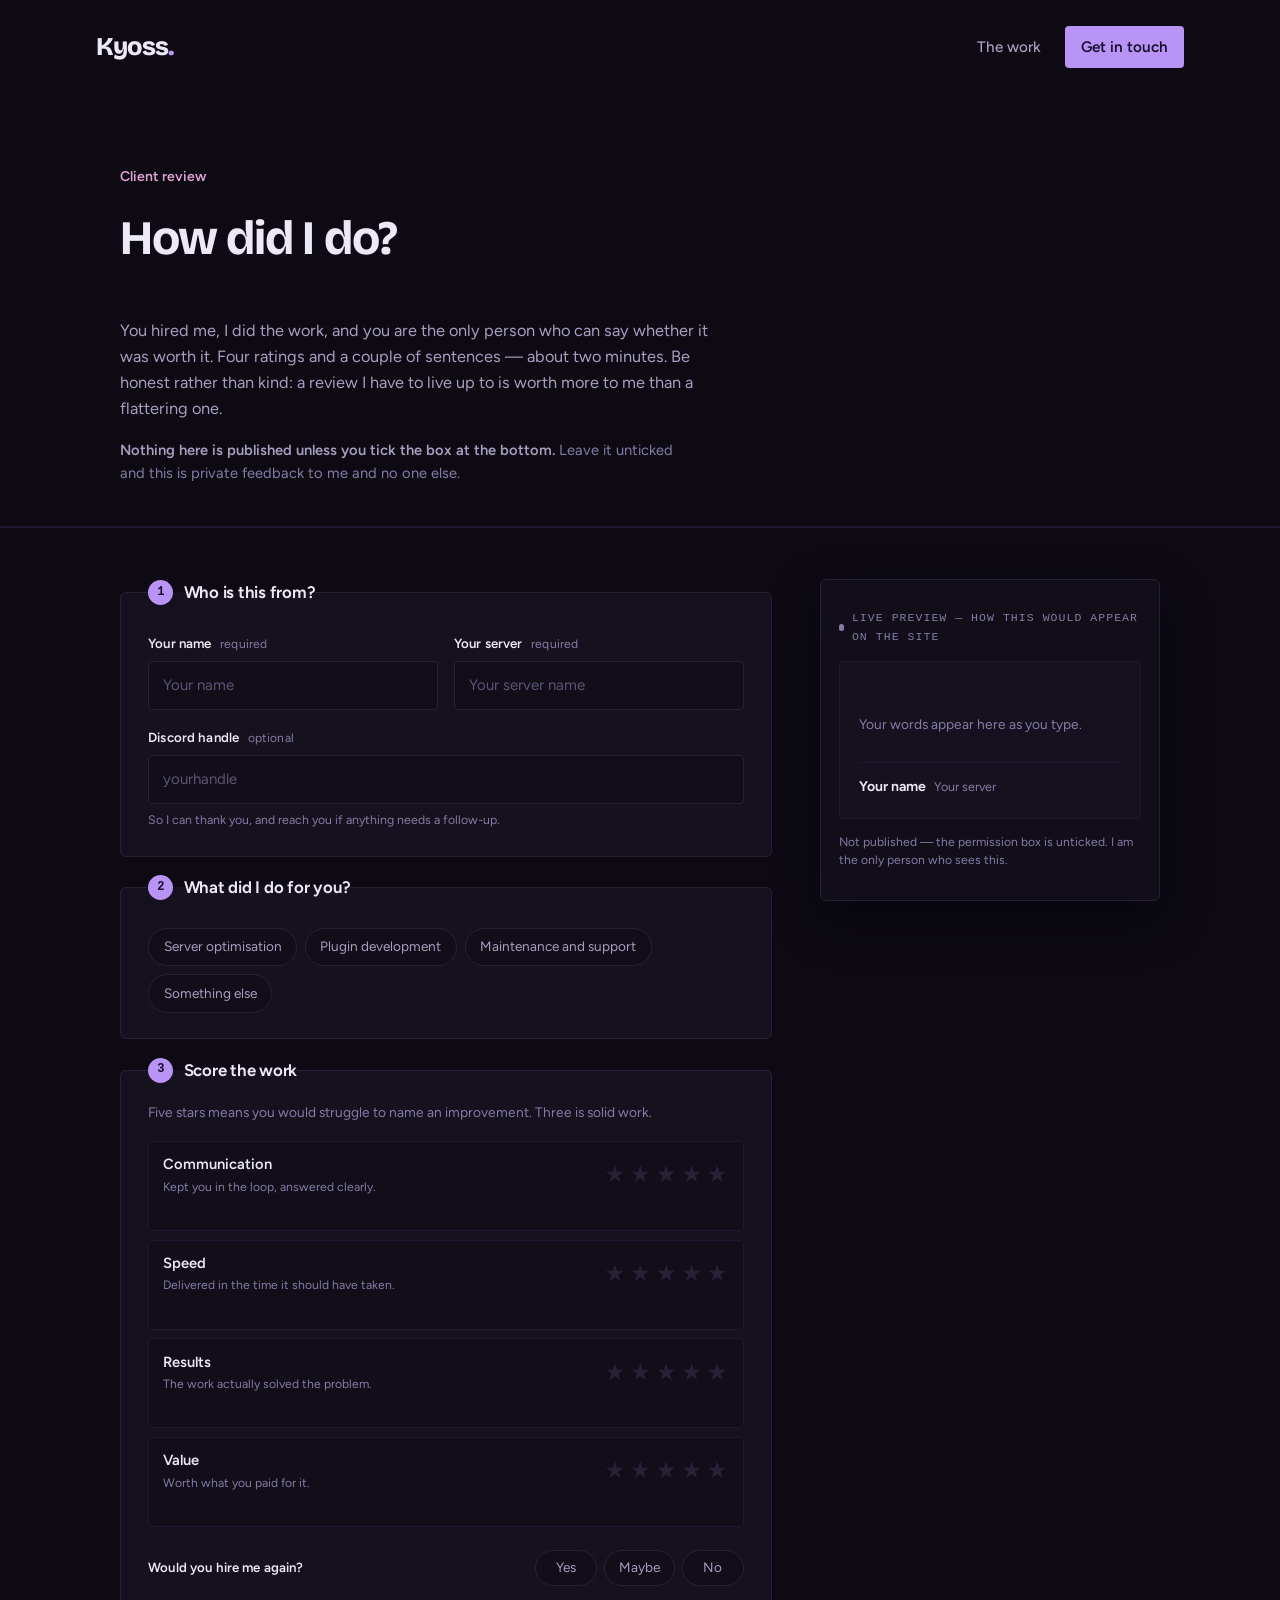
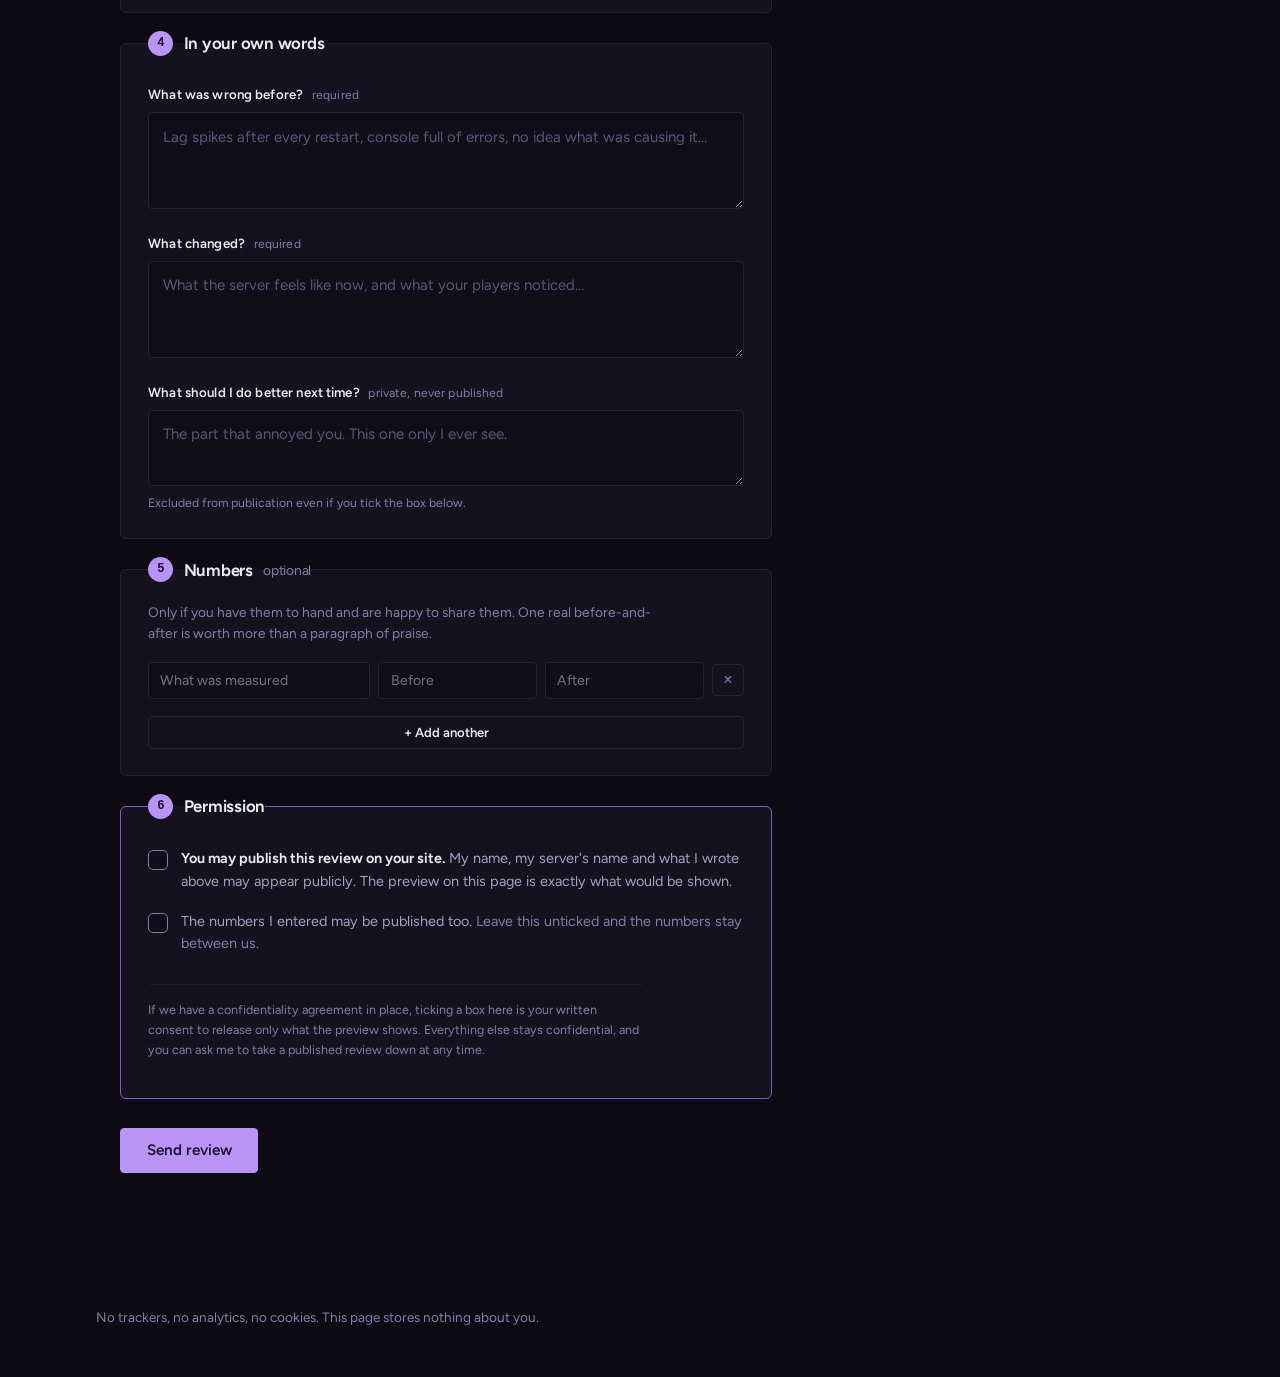
==== commit e6e0b589: "Redesign: studio layout with a sidebar, featured work and a drawer The old page read as a template: " ====
--- a/review.html
+++ b/review.html
@@ -16,7 +16,6 @@
 
 <header class="nav">
   <a class="brand" href="index.html">
-    <span class="brand-mark" aria-hidden="true">◆</span>
     <span class="brand-name" data-site="handle">Kyoss</span>
   </a>
   <nav>
--- a/assets/css/style.css
+++ b/assets/css/style.css
@@ -1,7 +1,23 @@
 /* ============================================================
-   Kyoss — plugin portfolio
-   Design tokens first. Everything below reads from them.
+   Kyoss — portfolio
+   Design tokens first. Everything below reads from them, and so do
+   review.css and case.css, so keep the token names.
    ============================================================ */
+
+/* Self-hosted, so the site makes no third-party requests. Both SIL OFL 1.1. */
+@font-face {
+  font-family: "Bricolage Grotesque";
+  src: url("../fonts/bricolage-grotesque-latin.woff2") format("woff2");
+  font-weight: 200 800;
+  font-stretch: 75% 100%;
+  font-display: swap;
+}
+@font-face {
+  font-family: "Figtree";
+  src: url("../fonts/figtree-latin.woff2") format("woff2");
+  font-weight: 300 900;
+  font-display: swap;
+}
 
 :root {
   --ink:        #ece8f6;
@@ -19,486 +35,299 @@
   --accent-ink: #1a0f2e;
   --gold:       #e0a3d5;
 
-  --radius:     14px;
-  --radius-sm:  8px;
+  --radius:     6px;
+  --radius-sm:  4px;
   --maxw:       1120px;
-
-  --font: "Inter", ui-sans-serif, system-ui, -apple-system, "Segoe UI", Roboto, sans-serif;
-  --mono: ui-monospace, "SF Mono", "Cascadia Mono", Menlo, Consolas, monospace;
+  --side:       380px;
+
+  --display: "Bricolage Grotesque", ui-sans-serif, system-ui, sans-serif;
+  --font:    "Figtree", ui-sans-serif, system-ui, -apple-system, "Segoe UI", sans-serif;
+  --mono:    ui-monospace, "SF Mono", "Cascadia Mono", Menlo, Consolas, monospace;
 
   --shadow: 0 18px 48px rgba(0, 0, 0, .45);
 }
 
 * { box-sizing: border-box; }
-
 html { scroll-behavior: smooth; }
 @media (prefers-reduced-motion: reduce) {
   html { scroll-behavior: auto; }
   * { animation: none !important; transition: none !important; }
 }
-
 body {
   margin: 0;
   background: var(--bg);
   color: var(--ink);
-  font-family: var(--font);
-  font-size: 16px;
-  line-height: 1.65;
+  font: 400 16px/1.6 var(--font);
   -webkit-font-smoothing: antialiased;
 }
-
-/* a soft aurora behind the top of the page */
-body::before {
-  content: "";
-  position: fixed;
-  inset: -20vh 0 auto 0;
-  height: 70vh;
-  background:
-    radial-gradient(52vw 42vh at 22% 0%, rgba(183, 148, 246, .16), transparent 68%),
-    radial-gradient(46vw 40vh at 82% 8%, rgba(224, 163, 213, .09), transparent 70%);
-  pointer-events: none;
-  z-index: 0;
-}
-
-h1, h2, h3 { line-height: 1.18; letter-spacing: -.021em; margin: 0; }
-p { margin: 0; }
+body.locked { overflow: hidden; }
 a { color: inherit; }
+h1, h2, h3 { font-family: var(--display); letter-spacing: -.025em; }
+::selection { background: var(--accent); color: var(--accent-ink); }
+:focus-visible { outline: 2px solid var(--accent); outline-offset: 3px; }
 
 .skip {
-  position: absolute; left: -9999px;
+  position: absolute; left: 16px; top: -60px; z-index: 50;
   background: var(--accent); color: var(--accent-ink);
-  padding: .6rem 1rem; border-radius: 0 0 var(--radius-sm) 0; z-index: 99;
-}
-.skip:focus { left: 0; top: 0; }
-
-:focus-visible {
-  outline: 2px solid var(--accent);
-  outline-offset: 3px;
-  border-radius: 4px;
-}
-
-/* ---------- nav ---------- */
+  padding: 10px 16px; border-radius: var(--radius-sm); font-weight: 600; text-decoration: none;
+}
+.skip:focus { top: 16px; }
+
+/* ============================================================
+   Shared page chrome — used by tokyocore.html and review.html
+   ============================================================ */
 
 .nav {
-  position: sticky; top: 0; z-index: 40;
-  display: flex; align-items: center; justify-content: space-between;
-  gap: 1rem;
-  padding: .85rem clamp(1rem, 4vw, 2.5rem);
-  background: rgba(13, 10, 20, .78);
-  backdrop-filter: blur(14px);
-  border-bottom: 1px solid var(--line-soft);
-}
-.brand {
-  display: inline-flex; align-items: center; gap: .55rem;
-  text-decoration: none; font-weight: 700; letter-spacing: -.02em; font-size: 1.05rem;
-}
-.brand-mark { color: var(--accent); font-size: .9rem; }
-.nav nav { display: flex; align-items: center; gap: .35rem; }
-.nav nav a {
-  text-decoration: none; color: var(--ink-soft);
-  font-size: .9rem; font-weight: 500;
-  padding: .45rem .75rem; border-radius: 999px;
-  transition: color .16s, background .16s;
-}
-.nav nav a:hover { color: var(--ink); background: var(--bg-raise); }
-.nav-cta {
-  color: var(--accent-ink) !important;
-  background: var(--accent);
-  font-weight: 650 !important;
-}
-.nav-cta:hover { background: #cbb0fb !important; color: var(--accent-ink) !important; }
-
-/* ---------- layout ---------- */
-
-main { position: relative; z-index: 1; }
-
-.hero, .section {
-  max-width: var(--maxw);
-  margin: 0 auto;
-  padding: clamp(3.5rem, 8vw, 6rem) clamp(1rem, 4vw, 2.5rem);
-}
-
-.section-alt {
-  max-width: none;
-  background: var(--bg-alt);
-  border-block: 1px solid var(--line-soft);
-}
-.section-alt > * { max-width: var(--maxw); margin-inline: auto; }
-
-/* ---------- hero ---------- */
-
-.eyebrow {
-  font-family: var(--mono);
-  font-size: .74rem;
-  letter-spacing: .14em;
-  text-transform: uppercase;
-  color: var(--accent);
-  margin-bottom: 1.1rem;
-}
-.hero h1 {
-  font-size: clamp(2rem, 5vw, 3.2rem);
-  font-weight: 700;
-  max-width: 22ch;
-}
-.services-label {
-  margin-top: 1.6rem;
-  color: var(--ink-soft);
-  font-size: 1rem;
-}
-
-.services {
-  list-style: none;
-  margin: .9rem 0 0; padding: 0;
-  display: grid; gap: .5rem .5rem;
-  grid-template-columns: repeat(auto-fit, minmax(260px, max-content));
-  max-width: 640px;
-}
-.services li {
-  position: relative;
-  padding-left: 1.5rem;
-  font-size: clamp(1rem, 1.5vw, 1.08rem);
-  font-weight: 550;
-  color: var(--ink);
-}
-.services li::before {
-  content: "◆";
-  position: absolute; left: 0; top: 0;
-  font-size: .68em; line-height: 1.9;
-  color: var(--accent);
-}
-.hero-actions { display: flex; flex-wrap: wrap; gap: .7rem; margin-top: 2.1rem; }
+  position: relative; z-index: 2;
+  display: flex; justify-content: space-between; align-items: center; gap: 16px;
+  max-width: var(--maxw); margin: 0 auto;
+  padding: 26px 16px;
+}
+.brand { text-decoration: none; display: inline-flex; align-items: baseline; }
+.brand-mark { display: none; }
+.brand-name { font: 800 1.6rem/1 var(--display); letter-spacing: -.04em; }
+.brand-name::after { content: "."; color: var(--accent); }
+.nav nav { display: flex; align-items: center; gap: 24px; font-size: .95rem; font-weight: 500; }
+.nav nav a { text-decoration: none; color: var(--ink-soft); }
+.nav nav a:hover { color: var(--ink); }
+.nav nav .nav-cta {
+  color: var(--accent-ink); background: var(--accent);
+  padding: 9px 16px; border-radius: var(--radius-sm); font-weight: 600;
+}
+.nav nav .nav-cta:hover { background: #cbb0fb; color: var(--accent-ink); }
 
 .btn {
-  display: inline-flex; align-items: center; justify-content: center;
-  padding: .78rem 1.5rem;
-  border: 1px solid var(--line);
-  border-radius: 999px;
-  background: var(--bg-raise);
-  color: var(--ink);
-  font: inherit; font-size: .94rem; font-weight: 600;
-  text-decoration: none; cursor: pointer;
-  transition: border-color .16s, background .16s, transform .16s;
-}
-.btn:hover { border-color: var(--accent-dim); transform: translateY(-1px); }
-.btn-primary {
-  background: var(--accent); border-color: var(--accent);
-  color: var(--accent-ink);
-}
+  display: inline-flex; align-items: center; justify-content: center; gap: 8px;
+  padding: 12px 20px;
+  border: 1px solid var(--line); border-radius: var(--radius-sm);
+  background: var(--bg-raise); color: var(--ink);
+  font: 600 .95rem var(--font); text-decoration: none; cursor: pointer;
+  transition: border-color .2s, background .2s;
+}
+.btn:hover { border-color: var(--accent-dim); }
+.btn-primary { background: var(--accent); border-color: var(--accent); color: var(--accent-ink); }
 .btn-primary:hover { background: #cbb0fb; border-color: #cbb0fb; }
-
-.stats {
-  list-style: none; margin: 3.2rem 0 0; padding: 0;
-  display: grid; gap: 1px;
-  grid-template-columns: repeat(auto-fit, minmax(150px, 1fr));
-  background: var(--line-soft);
-  border: 1px solid var(--line-soft);
+.btn-small { padding: 9px 15px; font-size: .88rem; }
+.hero-actions { display: flex; flex-wrap: wrap; gap: 12px; margin-top: 24px; }
+
+.eyebrow { margin: 0; color: var(--gold); font-weight: 600; font-size: .88rem; }
+
+.section { max-width: var(--maxw); margin: 0 auto; padding: 48px 16px; }
+
+/* the accent closing panel, on every page */
+.contact-card, .hire {
+  background: var(--accent); color: var(--accent-ink);
   border-radius: var(--radius);
-  overflow: hidden;
-}
-.stats li { background: var(--bg-raise); padding: 1.25rem 1.3rem; }
-.stats b {
-  display: block;
-  font-size: 1.75rem; font-weight: 700; letter-spacing: -.03em;
-  color: var(--accent);
-  font-variant-numeric: tabular-nums;
-}
-.stats span { font-size: .8rem; color: var(--ink-faint); }
-
-/* ---------- section heads ---------- */
-
-.section-head { margin-bottom: 2.2rem; }
-.section-head h2 { font-size: clamp(1.6rem, 3.4vw, 2.2rem); font-weight: 700; }
-.section-head p { color: var(--ink-soft); margin-top: .6rem; max-width: 60ch; }
-
-/* ---------- filters ---------- */
-
-.filters { display: flex; flex-wrap: wrap; gap: .5rem; margin-bottom: 1.9rem; }
-.filter {
-  padding: .48rem 1rem;
-  border: 1px solid var(--line);
-  border-radius: 999px;
-  background: transparent;
-  color: var(--ink-soft);
-  font: inherit; font-size: .86rem; font-weight: 550;
-  cursor: pointer;
-  transition: color .16s, border-color .16s, background .16s;
-}
-.filter:hover { color: var(--ink); border-color: var(--ink-faint); }
-.filter[aria-selected="true"] {
-  background: var(--accent); border-color: var(--accent);
-  color: var(--accent-ink); font-weight: 650;
-}
-
-/* ---------- plugin grid ---------- */
-
-.grid {
-  display: grid; gap: 1rem;
-  grid-template-columns: repeat(auto-fill, minmax(310px, 1fr));
-}
-
-.card {
+  padding: clamp(28px, 5vw, 56px);
+}
+.contact-card h2, .hire h2 {
+  font: 800 clamp(2rem, 4.5vw, 3.4rem)/.98 var(--display); letter-spacing: -.04em; margin: 0;
+}
+.contact-card p, .hire p { margin: 14px 0 0; max-width: 52ch; }
+.contact-card .btn { background: var(--accent-ink); border-color: var(--accent-ink); color: var(--ink); }
+.contact-card .btn:hover { background: #2a1a47; }
+.contact-card .btn-primary { background: var(--ink); border-color: var(--ink); color: var(--accent-ink); }
+.contact-card .btn-primary:hover { background: #fff; }
+
+.foot {
+  max-width: var(--maxw); margin: 0 auto; padding: 32px 16px 48px;
+  color: var(--ink-faint); font-size: .85rem;
+}
+.foot p { margin: 0; }
+
+/* ============================================================
+   index.html — the studio layout
+   ============================================================ */
+
+.shell { display: grid; grid-template-columns: var(--side) minmax(0, 1fr); min-height: 100vh; }
+
+/* sidebar */
+.side {
+  position: sticky; top: 0; height: 100vh; overflow-y: auto;
+  padding: 48px 40px; display: flex; flex-direction: column;
+  border-right: 1px solid var(--line-soft);
+}
+.side h1 { font: 800 3.4rem/.95 var(--display); letter-spacing: -.045em; margin: 0; }
+.side h1 span { color: var(--accent); }
+.side .role { font: 600 1.15rem/1.3 var(--display); letter-spacing: -.01em; margin: 16px 0 0; }
+.side .bio { color: var(--ink-soft); margin: 14px 0 0; font-size: .97rem; }
+.toc { list-style: none; margin: 40px 0 0; padding: 0; }
+.toc a {
+  display: flex; align-items: center; gap: 14px; padding: 7px 0;
+  text-decoration: none; color: var(--ink-faint); font-weight: 500; font-size: .95rem;
+}
+.toc a::before { content: ""; width: 26px; height: 1px; background: var(--line); transition: width .25s, background .25s; }
+.toc a:hover, .toc a.on { color: var(--ink); }
+.toc a:hover::before, .toc a.on::before { width: 56px; background: var(--accent); }
+.side-foot { margin-top: auto; padding-top: 32px; display: grid; gap: 8px; font-size: .92rem; }
+.side-foot a, .side-foot span { color: var(--ink-soft); text-decoration: none; overflow-wrap: anywhere; }
+.side-foot a:hover { color: var(--accent); }
+.side-foot b { color: var(--ink-faint); font-weight: 500; }
+
+.main { padding: 48px clamp(16px, 4vw, 64px) 32px; min-width: 0; }
+.block { padding: 32px 0 72px; }
+.block-head { margin: 0 0 22px; display: flex; flex-wrap: wrap; gap: 4px 12px; align-items: baseline; }
+.block-head h2 { font: 800 2.2rem/1 var(--display); letter-spacing: -.035em; margin: 0; }
+.block-head span { color: var(--ink-faint); font-weight: 500; }
+
+/* selected work */
+.bento { display: grid; grid-template-columns: repeat(6, minmax(0, 1fr)); gap: 14px; }
+.tile {
+  position: relative; overflow: hidden;
+  grid-column: span 2; min-height: 250px;
   display: flex; flex-direction: column;
-  gap: .85rem;
-  padding: 1.5rem;
-  text-align: left;
-  background: var(--bg-raise);
-  border: 1px solid var(--line);
-  border-radius: var(--radius);
-  color: inherit; font: inherit;
-  cursor: pointer;
-  transition: border-color .18s, transform .18s, box-shadow .18s;
-}
-.card:hover {
-  border-color: var(--accent-dim);
-  transform: translateY(-3px);
-  box-shadow: var(--shadow);
-}
-
-.card-top { display: flex; align-items: flex-start; gap: .85rem; }
-.card-top > span:last-child { display: block; }
-.card-icon {
-  flex: none;
-  width: 44px; height: 44px;
-  display: grid; place-items: center;
-  font-size: 1.25rem;
-  background: var(--bg-alt);
-  border: 1px solid var(--line);
-  border-radius: 11px;
-}
-.card-name { display: block; font-size: 1.06rem; font-weight: 650; letter-spacing: -.015em; }
-.card-sub { display: block; font-size: .8rem; color: var(--ink-faint); }
-.card-pitch { display: block; color: var(--ink-soft); font-size: .93rem; flex: 1; }
-
-.card-foot {
-  display: flex; align-items: center; justify-content: space-between;
-  gap: .75rem;
-  padding-top: .85rem;
-  border-top: 1px solid var(--line-soft);
-}
-.card-scale { font-family: var(--mono); font-size: .74rem; color: var(--ink-faint); }
-.card-more { font-size: .8rem; font-weight: 600; color: var(--accent); white-space: nowrap; }
-
-.empty { color: var(--ink-faint); padding: 2rem 0; }
-
-/* ---------- servers ---------- */
-
-.servers { display: grid; gap: 1rem; }
-
-.server {
-  display: grid;
-  grid-template-columns: 260px 1fr;
-  gap: 2rem;
-  align-items: center;
-  padding: 1.8rem;
-  background: var(--bg-raise);
-  border: 1px solid var(--line);
-  border-radius: var(--radius);
-}
-
-/* No plate — the logos sit straight on the card. A fixed box with object-fit
-   keeps a square mark and a wide wordmark looking the same weight, rather than
-   the square one towering over the other. */
-.server-logo { display: grid; place-items: center; }
-.server-logo img {
-  width: 100%;
-  height: 170px;
-  object-fit: contain;
-  display: block;
-}
-/* a 64x64 Minecraft server icon: scale by a whole number, keep pixels square */
-.server-logo img.is-pixel {
-  width: 128px; height: 128px;
-  image-rendering: pixelated;
-  border-radius: var(--radius-sm);
-}
-.btn-small { padding: .55rem 1.1rem; font-size: .86rem; }
-.server-link { margin-top: 1.2rem; }
-.server-logo-fallback {
-  font-weight: 700; font-size: 1.15rem; letter-spacing: -.02em;
-  color: var(--ink); text-align: center;
-}
-
-.server-name { font-size: 1.2rem; font-weight: 700; }
-.server-role {
-  margin-top: .2rem;
-  font-family: var(--mono); font-size: .76rem;
-  letter-spacing: .08em; text-transform: uppercase;
-  color: var(--accent);
-}
-.server-blurb { margin-top: .9rem; color: var(--ink-soft); font-size: .93rem; }
-
-.server-tags {
-  list-style: none; margin: 1rem 0 0; padding: 0;
-  display: flex; flex-wrap: wrap; gap: .4rem;
-}
-.server-tags li {
-  font-family: var(--mono); font-size: .74rem;
-  color: var(--ink-soft);
-  background: var(--bg-alt);
-  border: 1px solid var(--line);
-  padding: .22rem .6rem; border-radius: 999px;
-}
-
-.server-review {
-  margin-top: 1.2rem; padding-top: 1rem;
-  border-top: 1px solid var(--line-soft);
-  color: var(--ink);
-  font-size: .95rem; font-style: italic;
-}
-.server-review.is-pending {
-  color: var(--ink-faint);
-  font-style: normal;
-  font-family: var(--mono); font-size: .78rem;
-  letter-spacing: .06em; text-transform: uppercase;
-}
-
-@media (max-width: 620px) {
-  .server { grid-template-columns: 1fr; gap: 1.3rem; align-items: start; }
-  .server-logo img { height: 130px; }
-}
-
-/* ---------- how ---------- */
-
-.how-grid {
-  display: grid; gap: 1rem;
-  grid-template-columns: repeat(auto-fit, minmax(290px, 1fr));
-}
-.how-grid article {
-  padding: 1.6rem;
-  background: var(--bg-raise);
-  border: 1px solid var(--line);
-  border-radius: var(--radius);
-}
-.how-grid h3 { font-size: 1.02rem; font-weight: 650; margin-bottom: .6rem; }
-.how-grid p { color: var(--ink-soft); font-size: .92rem; }
-
-/* ---------- contact ---------- */
-
-.contact-card {
-  padding: clamp(2rem, 5vw, 3.2rem);
-  background: var(--bg-raise);
-  border: 1px solid var(--line);
-  border-radius: var(--radius);
-  text-align: center;
-}
-.contact-card h2 { font-size: clamp(1.5rem, 3.4vw, 2.1rem); font-weight: 700; }
-.contact-card > p {
-  color: var(--ink-soft);
-  max-width: 56ch;
-  margin: .9rem auto 0;
-}
-.contact-list {
-  list-style: none; margin: 2rem 0 0; padding: 0;
-  display: flex; flex-wrap: wrap; gap: .7rem; justify-content: center;
-}
-.contact-list a, .contact-list span {
-  display: inline-flex; align-items: center; gap: .5rem;
-  padding: .68rem 1.25rem;
-  border: 1px solid var(--line);
-  border-radius: 999px;
-  background: var(--bg-alt);
-  text-decoration: none;
-  font-size: .9rem; font-weight: 550;
-  transition: border-color .16s;
-}
-.contact-list a:hover { border-color: var(--accent-dim); }
-.contact-icon {
-  height: 17px; width: auto;
-  display: block; flex: none;
-}
-.contact-list em {
-  font-style: normal; font-family: var(--mono);
-  font-size: .78rem; color: var(--ink-faint);
-}
-
-/* ---------- footer ---------- */
-
-.foot {
-  border-top: 1px solid var(--line-soft);
-  padding: 2rem clamp(1rem, 4vw, 2.5rem);
-  text-align: center;
-}
-.foot p { color: var(--ink-faint); font-size: .82rem; }
-
-/* ---------- modal ---------- */
-
-.modal { position: fixed; inset: 0; z-index: 60; display: grid; place-items: center; padding: 1rem; }
-.modal[hidden] { display: none !important; }
-.modal-scrim { position: absolute; inset: 0; background: rgba(6, 4, 12, .8); backdrop-filter: blur(3px); }
-
-.modal-panel {
-  position: relative;
-  width: min(680px, 100%);
-  max-height: 86vh;
-  overflow-y: auto;
-  padding: clamp(1.6rem, 4vw, 2.4rem);
-  background: var(--bg-raise);
-  border: 1px solid var(--line);
-  border-radius: var(--radius);
-  box-shadow: var(--shadow);
-  animation: rise .2s ease-out;
-}
-@keyframes rise { from { opacity: 0; transform: translateY(12px); } }
-
-.modal-close {
-  position: absolute; top: .8rem; right: .9rem;
-  width: 34px; height: 34px;
-  display: grid; place-items: center;
-  background: transparent;
-  border: 1px solid var(--line);
-  border-radius: 50%;
-  color: var(--ink-soft);
-  font-size: 1.3rem; line-height: 1; cursor: pointer;
-}
-.modal-close:hover { color: var(--ink); border-color: var(--ink-faint); }
-
-.m-head { display: flex; align-items: flex-start; gap: 1rem; padding-right: 2.5rem; }
-.m-head .card-icon { width: 52px; height: 52px; font-size: 1.5rem; }
-.m-title { font-size: 1.4rem; font-weight: 700; letter-spacing: -.02em; }
-.m-sub { color: var(--ink-faint); font-size: .86rem; }
-.m-scale {
-  display: inline-block; margin-top: .5rem;
-  font-family: var(--mono); font-size: .74rem;
-  color: var(--accent);
-  background: rgba(183, 148, 246, .11);
-  border: 1px solid rgba(183, 148, 246, .26);
-  padding: .15rem .55rem; border-radius: 999px;
-}
-.m-pitch { margin-top: 1.4rem; font-size: 1.02rem; color: var(--ink); }
-
-.m-list { list-style: none; margin: 1.5rem 0 0; padding: 0; display: grid; gap: .8rem; }
-.m-list li {
-  position: relative; padding-left: 1.5rem;
-  color: var(--ink-soft); font-size: .93rem;
-}
-.m-list li::before {
-  content: "▸"; position: absolute; left: 0; top: -.05em;
-  color: var(--accent-dim);
-}
-
-.m-note {
-  margin-top: 1.5rem; padding: .95rem 1.15rem;
-  background: rgba(224, 163, 213, .08);
-  border-left: 3px solid var(--gold);
-  border-radius: 0 var(--radius-sm) var(--radius-sm) 0;
-  color: var(--ink-soft); font-size: .89rem;
-}
-
-.m-cmds { margin-top: 1.6rem; padding-top: 1.2rem; border-top: 1px solid var(--line-soft); }
-.m-cmds h4 {
-  margin: 0 0 .7rem;
-  font-size: .72rem; letter-spacing: .12em; text-transform: uppercase;
-  color: var(--ink-faint); font-weight: 600;
-}
-.m-cmds ul { list-style: none; margin: 0; padding: 0; display: flex; flex-wrap: wrap; gap: .4rem; }
-.m-cmds code {
-  font-family: var(--mono); font-size: .8rem;
-  background: var(--bg-alt); border: 1px solid var(--line);
-  padding: .3rem .6rem; border-radius: var(--radius-sm);
-  color: var(--ink-soft);
+  padding: 26px; text-align: left;
+  background: var(--bg-raise); border: 1px solid var(--line-soft); border-radius: var(--radius);
+  color: inherit; font: inherit; cursor: pointer;
+  transition: border-color .25s, transform .25s;
+}
+.tile:nth-child(1) { grid-column: span 4; min-height: 330px; }
+.tile:nth-child(6) { grid-column: span 6; min-height: 200px; }
+.tile:hover { border-color: var(--accent-dim); transform: translateY(-2px); }
+.tile .ghost {
+  position: absolute; right: -6px; bottom: -.18em;
+  font: 800 clamp(4rem, 9vw, 8.5rem)/1 var(--display); letter-spacing: -.05em;
+  color: var(--line-soft); white-space: nowrap; pointer-events: none; transition: color .3s;
+}
+.tile:hover .ghost { color: #241b33; }
+.tile .k { position: relative; font-size: .8rem; color: var(--gold); font-weight: 600; }
+.tile h3 {
+  position: relative; margin: 10px 0;
+  font: 800 clamp(1.45rem, 2.1vw, 1.75rem)/1.05 var(--display); letter-spacing: -.03em;
+  overflow-wrap: anywhere;
+}
+.tile:nth-child(1) h3 { font-size: clamp(1.9rem, 3.2vw, 2.6rem); }
+.tile p { position: relative; margin: 0; color: var(--ink-soft); font-size: .95rem; max-width: 52ch; }
+.tile .status {
+  position: relative; align-self: flex-start; margin-top: 12px;
+  font-size: .78rem; font-weight: 600; color: var(--gold);
+  border: 1px solid #5a3b56; border-radius: var(--radius-sm); padding: 2px 8px;
+}
+.tile .go { position: relative; margin-top: auto; padding-top: 18px; font-size: .85rem; color: var(--ink-faint); }
+.tile .arrow {
+  position: absolute; top: 22px; right: 24px;
+  font-size: 1.3rem; line-height: 1; color: var(--accent);
+  opacity: 0; transform: translateX(-6px); transition: .25s;
+}
+.tile:hover .arrow, .tile:focus-visible .arrow { opacity: 1; transform: none; }
+
+/* everything else, by category */
+.group { display: grid; grid-template-columns: 200px minmax(0, 1fr); gap: 24px; padding: 22px 0; border-top: 1px solid var(--line-soft); }
+.group h3 { font: 600 1.15rem/1.3 var(--display); letter-spacing: -.015em; margin: 0; }
+.group h3 small { display: block; font: 400 .82rem var(--font); color: var(--ink-faint); margin-top: 2px; letter-spacing: 0; }
+.items { display: grid; grid-template-columns: repeat(2, minmax(0, 1fr)); gap: 2px 28px; }
+.item {
+  display: flex; justify-content: space-between; gap: 12px; align-items: baseline;
+  padding: 9px 0; background: none; border: 0; border-bottom: 1px dashed var(--line-soft);
+  color: inherit; font: inherit; text-align: left; cursor: pointer;
+}
+.item b { font-weight: 600; }
+.item span { color: var(--ink-faint); font-size: .86rem; text-align: right; }
+.item:hover b { color: var(--accent); }
+
+/* servers */
+.srv { display: grid; grid-template-columns: 160px minmax(0, 1fr); gap: 28px; padding: 28px 0; border-top: 1px solid var(--line-soft); }
+.srv .logo {
+  width: 160px; height: 120px; display: grid; place-items: center;
+  background: var(--bg-alt); border-radius: var(--radius); padding: 14px;
+}
+.srv .logo img { max-width: 100%; max-height: 100%; object-fit: contain; }
+.srv .logo img.px { width: 96px; height: 96px; image-rendering: pixelated; }
+.srv .logo-fallback { font: 800 1.05rem var(--display); text-align: center; }
+.srv h3 { font: 800 1.6rem/1.1 var(--display); letter-spacing: -.02em; margin: 0; }
+.srv .r { color: var(--accent); font-size: .9rem; font-weight: 500; margin: 4px 0 10px; }
+.srv p { margin: 0; color: var(--ink-soft); font-size: .96rem; max-width: 64ch; }
+.srv .tags { margin-top: 12px; font-size: .82rem; color: var(--ink-faint); }
+.srv .tags span + span::before { content: "·"; margin: 0 8px; }
+.srv .q { margin-top: 12px; font-style: italic; color: var(--ink); }
+.srv .q.pending { font-style: normal; color: var(--ink-faint); font-size: .85rem; }
+.srv .btn { margin-top: 16px; }
+
+/* approach */
+.steps { counter-reset: s; display: grid; grid-template-columns: repeat(auto-fit, minmax(260px, 1fr)); gap: 32px 40px; }
+.steps article { counter-increment: s; }
+.steps article::before {
+  content: "0" counter(s); display: block; margin-bottom: 10px;
+  font: 800 2.4rem/1 var(--display); color: var(--line);
+}
+.steps h3 { font: 600 1.15rem/1.3 var(--display); letter-spacing: -.015em; margin: 0 0 6px; }
+.steps p { margin: 0; color: var(--ink-soft); font-size: .95rem; }
+
+/* hire */
+.hire { display: grid; grid-template-columns: minmax(0, 1.4fr) minmax(0, 1fr); gap: 32px; align-items: end; }
+.hire ul { list-style: none; margin: 0; padding: 0; display: grid; gap: 6px; }
+.hire li {
+  display: flex; justify-content: space-between; gap: 16px;
+  border-bottom: 1px solid rgba(26, 15, 46, .25); padding: 8px 0;
+  font-weight: 600; overflow-wrap: anywhere;
+}
+.hire li small { font-weight: 500; opacity: .7; }
+.hire a { text-decoration: none; }
+.hire a:hover { text-decoration: underline; }
+.main > .foot { padding: 8px 0 24px; margin: 0; }
+
+/* the detail drawer */
+.scrim {
+  position: fixed; inset: 0; z-index: 20;
+  background: rgba(5, 3, 9, .6); opacity: 0; pointer-events: none; transition: opacity .3s;
+}
+.drawer {
+  position: fixed; top: 0; right: 0; bottom: 0; z-index: 21;
+  width: min(560px, 100vw); overflow-y: auto;
+  padding: 40px clamp(20px, 4vw, 44px);
+  background: var(--bg-alt); border-left: 1px solid var(--line);
+  transform: translateX(100%); visibility: hidden;
+  transition: transform .35s cubic-bezier(.2, .8, .2, 1), visibility 0s linear .35s;
+}
+body.drawer-open .scrim { opacity: 1; pointer-events: auto; }
+body.drawer-open .drawer { transform: none; visibility: visible; transition: transform .35s cubic-bezier(.2, .8, .2, 1); }
+.drawer .x {
+  position: absolute; top: 20px; right: 20px;
+  width: 38px; height: 38px; border-radius: var(--radius-sm);
+  background: none; border: 1px solid var(--line); color: var(--ink-soft);
+  font-size: 1.2rem; cursor: pointer;
+}
+.drawer .x:hover { color: var(--ink); border-color: var(--accent-dim); }
+.drawer .k { color: var(--gold); font-weight: 600; font-size: .85rem; }
+.drawer h2 { font: 800 2.6rem/1 var(--display); letter-spacing: -.04em; margin: 8px 48px 6px 0; overflow-wrap: anywhere; }
+.drawer .sc { color: var(--ink-faint); font-size: .88rem; }
+.drawer .lead { font: 600 1.25rem/1.35 var(--display); letter-spacing: -.01em; margin: 24px 0; }
+.drawer ul { margin: 0; padding: 0 0 0 18px; color: var(--ink-soft); }
+.drawer li { margin-bottom: 10px; }
+.drawer li::marker { color: var(--accent); }
+.drawer .nt { margin: 22px 0; padding: 16px 18px; background: var(--bg-raise); border-radius: var(--radius-sm); color: var(--ink-soft); font-size: .95rem; }
+.drawer h4 { margin: 24px 0 8px; font-size: .85rem; font-weight: 600; color: var(--ink-faint); }
+.drawer code {
+  display: inline-block; margin: 0 6px 6px 0; padding: 3px 8px;
+  background: var(--bg-raise); border: 1px solid var(--line-soft); border-radius: 3px;
+  font: .82rem var(--mono); color: var(--ink);
+}
+
+/* ---------- responsive ---------- */
+
+/* between tablet and wide desktop the six-column bento gets cramped */
+@media (max-width: 1280px) {
+  .tile, .tile:nth-child(n) { grid-column: span 3; }
+  .tile:nth-child(1), .tile:nth-child(6) { grid-column: span 6; }
+}
+
+@media (max-width: 1000px) {
+  .shell { grid-template-columns: 1fr; }
+  .side { position: static; height: auto; overflow: visible; border-right: 0; border-bottom: 1px solid var(--line-soft); padding: 36px 16px; }
+  .toc { display: flex; flex-wrap: wrap; gap: 4px 20px; margin-top: 28px; }
+  .toc a::before { display: none; }
+  .side-foot { margin-top: 0; padding-top: 24px; }
+  .main { padding: 24px 16px 24px; }
+  .group { grid-template-columns: 1fr; gap: 10px; }
+  .hire { grid-template-columns: 1fr; }
 }
 
 @media (max-width: 640px) {
+  .bento { grid-template-columns: 1fr; }
+  .tile, .tile:nth-child(n) { grid-column: auto; min-height: 220px; }
+  .tile h3, .tile:nth-child(1) h3 { font-size: 1.7rem; }
+  .items { grid-template-columns: 1fr; }
+  .srv { grid-template-columns: 1fr; gap: 16px; }
+  .nav nav { gap: 16px; }
   .nav nav a:not(.nav-cta) { display: none; }
-  .stats b { font-size: 1.45rem; }
-}
+}
